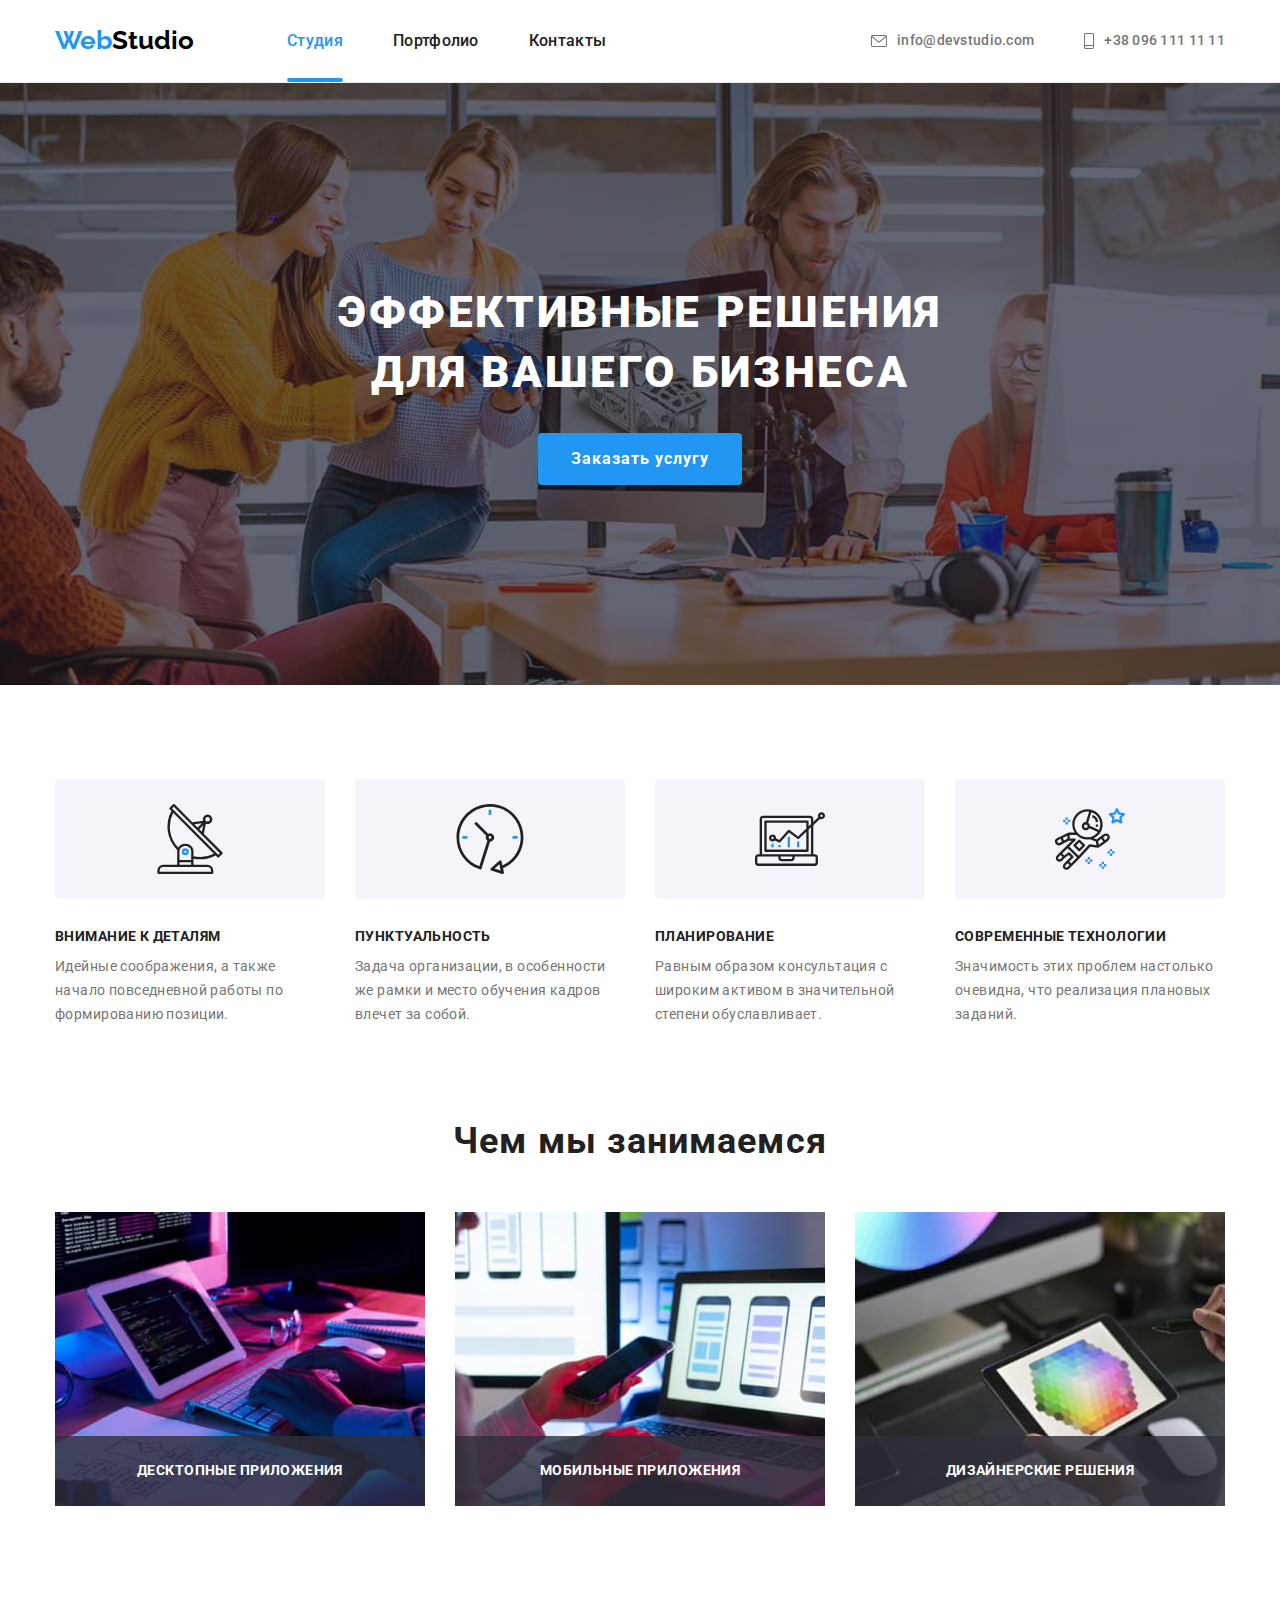
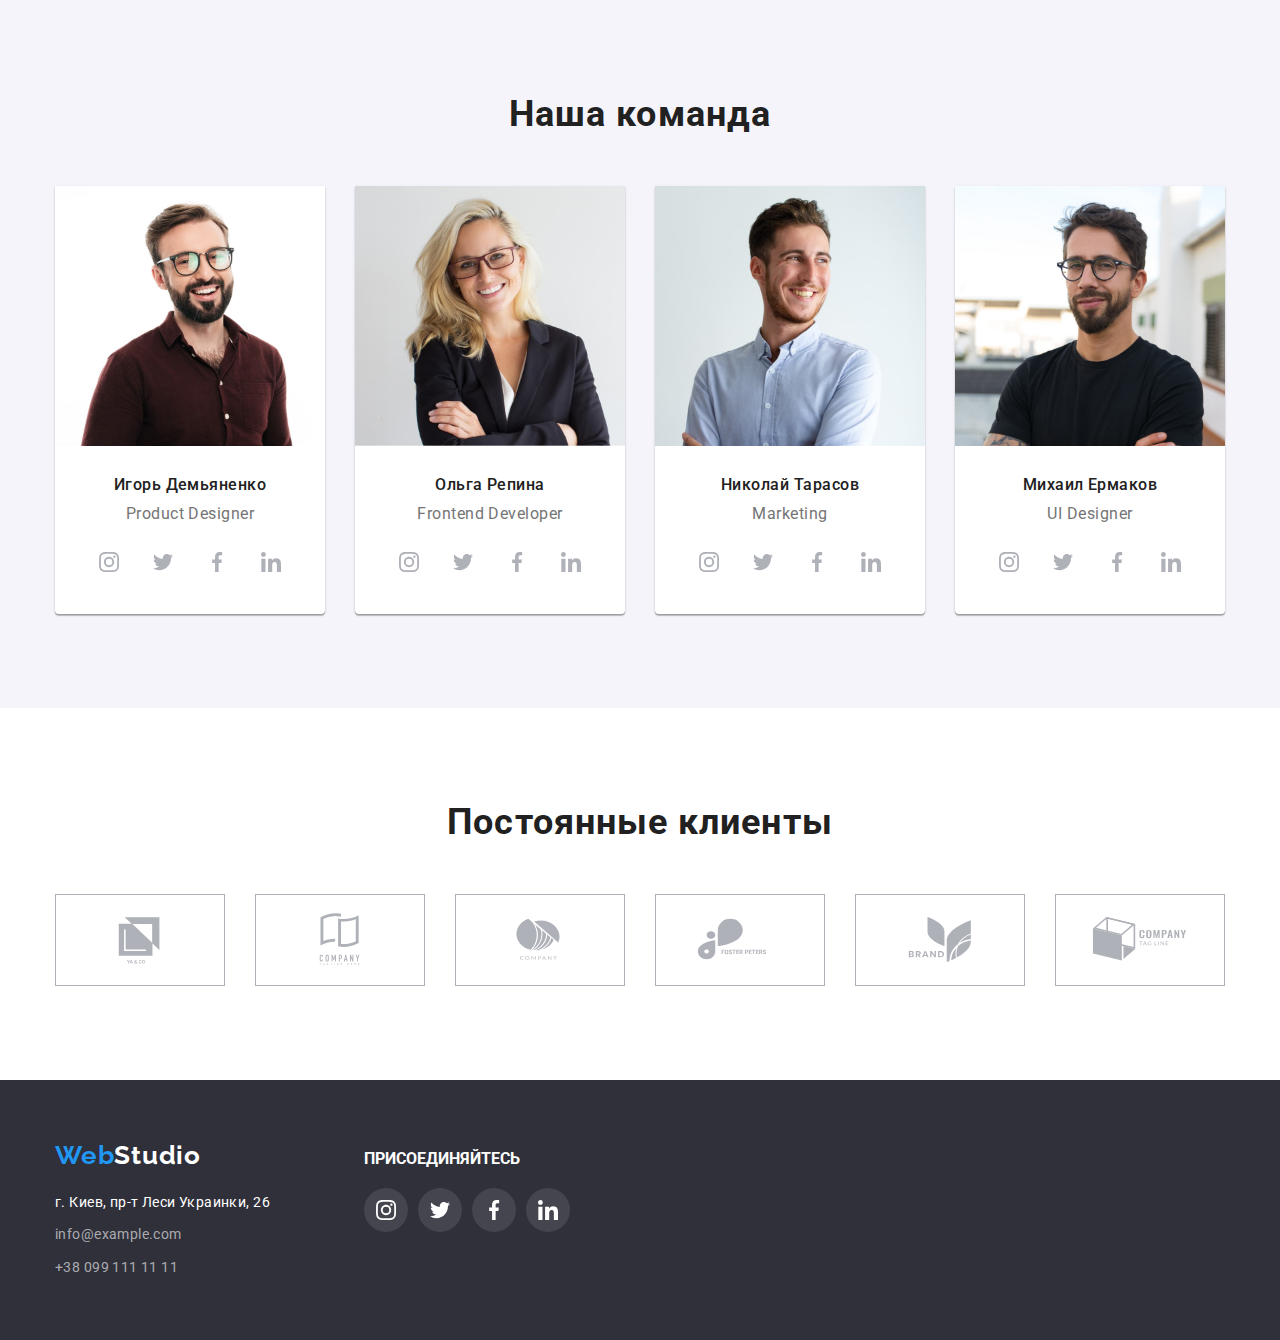
==== index.html @ a655dac7 "Initial commit" ====
<!DOCTYPE html>
<html lang="ru">

<head>
  <meta charset="UTF-8" />
  <title>Webstudio</title>
  <link rel="stylesheet" href="./css/styles.css" />
  <link href="https://fonts.googleapis.com/css2?family=Raleway:wght@700&family=Roboto:wght@400;500;700;900&display=swap"
    rel="stylesheet" />
  <link rel="stylesheet"
    href="https://cdnjs.cloudflare.com/ajax/libs/modern-normalize/1.1.0/modern-normalize.min.css" />
  <link rel="stylesheet" href="./css/styles.css" />
</head>

<body>
  <!--Шапка сайта-->

  <header class="header">
    <div class="container header-container">
      <a class="logo logo-name link" href="./index.html"><span class="logo-accent">Web</span>Studio</a>
      <!-- Navigation -->
      <nav class="navigation">
        <ul class="navigation list">
          <li>
            <a class="nav-link" href="./index.html"><span class="link-current">Студия</span></a>
          </li>

          <li><a class="nav-link" href="./portfolio.html">Портфолио</a></li>

          <li><a class="nav-link" href="">Контакты</a></li>
        </ul>
      </nav>
      <!-- Contacts -->
      <ul class="contacts list">
        <li class="contacts-item"><a class="contacts-link" href="mailto:info@devstudio.com"> <svg class="icon-contact" width="16" height="12">
              <use href="./images/icons.svg#envelope"></use>
            </svg> info@devstudio.com</a></li>
        <li class="contacts-item"><a class="contacts-link" href="tel:+380961111111"> <svg class="icon-contact" width="10" height="16">
              <use href="./images/icons.svg#smartphone"></use>
            </svg>+38 096 111 11 11</a></li>
      </ul>
    </div>
  </header>

  <main>
    <!-- Hero section start-->

    <section class="hero">
      <div class="container hero-container">
        <h1 class="hero-title">Эффективные решения для вашего бизнеса</h1>
        <button type="button" class="hero-button" data-modal-open>Заказать услугу</button>
      </div>
    </section>

    <!-- Hero section end -->

    <section class="speciality">
      <div class="container speciality-container">
        <h2 class="visually-hidden">Преимущества</h2>
        <ul class="spec-list">
          <li class="spec-item">
            <div class="spec-group"><svg class="spec-icon" width="70" height="70">
                <use href="./images/icons.svg#antenna"></use>
              </svg></div>
              <h3 class="item-title">Внимание к деталям</h3>
              <p class="item-text">
                Идейные соображения, а также начало повседневной работы по формированию позиции.
              </p>
            
          </li>

          <li class="spec-item">
            <div class="spec-group"><svg class="spec-icon" width="70" height="70">
                <use href="./images/icons.svg#clock"></use>
              </svg> </div>
              <h3 class="item-title">Пунктуальность</h3>
              <p class="item-text">
                Задача организации, в особенности же рамки и место обучения кадров влечет за собой.
              </p>
            
          </li>

          <li class="spec-item">
            <div class="spec-group">
              <svg class="spec-icon" width="70" height="70">
                <use href="./images/icons.svg#diagram"></use>
              </svg></div>
              <h3 class="item-title">Планирование</h3>
              <p class="item-text">
                Равным образом консультация с широким активом в значительной степени обуславливает.
              </p>
            
          </li>

          <li class="spec-item">
            <div class="spec-group">
              <svg class="spec-icon" width="70" height="70">
                <use href="./images/icons.svg#astronaut"></use>
              </svg></div>
              <h3 class="item-title">Современные технологии</h3>
              <p class="item-text">
                Значимость этих проблем настолько очевидна, что реализация плановых заданий.
              </p>
            
          </li>
        </ul>
      </div>
    </section>

    <section class="work">
      <div class="container work-container">
        <h2 class="work-title">Чем мы занимаемся</h2>
        <ul class="work-list">
          <li class="item-work">
            <img class="image-work" src="./images/img.jpg" alt="верстка" width="370" height="294" />
            <p class="work-text">Десктопные приложения</p>
          </li>

          <li class="item-work">
            <img class="image-work" src="./images/img-2.jpg" alt="дизайн" width="370" height="294" />
            <p class="work-text">Мобильные приложения</p>
          </li>

          <li class="item-work">
            <img class="image-work" src="./images/img-3.jpg" alt="внешнее оформление" width="370" height="294" />
            <p class="work-text">Дизайнерские решения</p>
          </li>
        </ul>
      </div>
    </section>

    <section class="team">
      <div class="container team-container">
        <h2 class="team-title">Наша команда</h2>
        <ul class="team-list list">
          <li class="team-card">
            <img class="card-image" src="./images/demyanenko.jpg" alt="Product Designer" width="270" height="260" />

            <div class="team-caption">
              <h3 class="card-title">Игорь Демьяненко</h3>
              <p class="card-text">Product Designer</p>
              
                <ul class="icon-list list">
                <li><a class="social-link link" href=""
                  target="_blank"
                  ref="noopener noreffener"
                  aria-label="instagram">
                  <svg class="card-icon" width="20" height="20"><use href="./images/icons.svg#instagram"></use> </svg></a></li>
                <li><a class="social-link link" href=""
                  target="_blank"
                  ref="noopener noreffener"
                  aria-label="twitter">
                  <svg class="card-icon" width="20" height="20"><use href="./images/icons.svg#twitter"></use> </svg></a></li>
                <li><a class="social-link link" href=""
                  target="_blank"
                  ref="noopener noreffener"
                  aria-label="facebook">
                  <svg class="card-icon" width="20" height="20"><use href="./images/icons.svg#facebook"></use> </svg></a></li>
                <li><a class="social-link link" href=""
                  target="_blank"
                  ref="noopener noreffener"
                  aria-label="linkedin">
                  <svg class="card-icon" width="20" height="20"><use href="./images/icons.svg#linkedin"></use> </svg></a></li>
              </ul>
            
            </div>
          </li>

          <li class="team-card">
            <img class="card-image" src="./images/repina.jpg" alt="Frontend Developer" width="270" height="260" />
            <div class="team-caption">
              <h3 class="card-title">Ольга Репина</h3>
              <p class="card-text">Frontend Developer</p>
              
                <ul class="icon-list list">
                <li><a class="social-link link" href=""
                  target="_blank"
                  ref="noopener noreffener">
                  <svg class="card-icon" width="20" height="20"><use href="./images/icons.svg#instagram"></use> </svg></a></li>
                <li><a class="social-link link" href=""
                  target="_blank"
                  ref="noopener noreffener">
                  <svg class="card-icon" width="20" height="20"><use href="./images/icons.svg#twitter"></use> </svg></a></li>
                <li><a class="social-link link" href=""
                  target="_blank"
                  ref="noopener noreffener">
                  <svg class="card-icon" width="20" height="20"><use href="./images/icons.svg#facebook"></use> </svg></a></li>
                <li><a class="social-link link" href=""
                  target="_blank"
                  ref="noopener noreffener">
                  <svg class="card-icon" width="20" height="20"><use href="./images/icons.svg#linkedin"></use> </svg></a></li>
              </ul>
            
            </div>
          </li>

          <li class="team-card">
            <img class="card-image" src="./images/tarasov.jpg" alt="Marketing" width="270" height="260" />
            <div class="team-caption">
              <h3 class="card-title">Николай Тарасов</h3>
              <p class="card-text">Marketing</p>
              
                <ul class="icon-list list">
                <li><a class="social-link link" href=""
                  target="_blank"
                  ref="noopener noreffener">
                  <svg class="card-icon" width="20" height="20"><use href="./images/icons.svg#instagram"></use> </svg></a></li>
                <li><a class="social-link link" href=""
                  target="_blank"
                  ref="noopener noreffener">
                  <svg class="card-icon" width="20" height="20"><use href="./images/icons.svg#twitter"></use> </svg></a></li>
                <li><a class="social-link link" href=""
                  target="_blank"
                  ref="noopener noreffener">
                  <svg class="card-icon" width="20" height="20"><use href="./images/icons.svg#facebook"></use> </svg></a></li>
                <li><a class="social-link link" href=""
                  target="_blank"
                  ref="noopener noreffener">
                  <svg class="card-icon" width="20" height="20"><use href="./images/icons.svg#linkedin"></use> </svg></a></li>
              </ul>
            
            </div>
          </li>
          <li class="team-card">
            <img class="card-image" src="./images/ermakov.jpg" alt="UI Designer" width="270" height="260" />
            <div class="team-caption">
              <h3 class="card-title">Михаил Ермаков</h3>
              <p class="card-text">UI Designer</p>
              
                <ul class="icon-list list">
                <li><a class="social-link link" href=""
                  target="_blank"
                  ref="noopener noreffener">
                  <svg class="card-icon" width="20" height="20"><use href="./images/icons.svg#instagram"></use> </svg></a></li>
                <li><a class="social-link link" href=""
                  target="_blank"
                  ref="noopener noreffener">
                  <svg class="card-icon" width="20" height="20"><use href="./images/icons.svg#twitter"></use> </svg></a></li>
                <li><a class="social-link link" href=""
                  target="_blank"
                  ref="noopener noreffener">
                  <svg class="card-icon" width="20" height="20"><use href="./images/icons.svg#facebook"></use> </svg></a></li>
                <li><a class="social-link link" href=""
                  target="_blank"
                  ref="noopener noreffener">
                  <svg class="card-icon" width="20" height="20"><use href="./images/icons.svg#linkedin"></use> </svg></a></li>
              </ul>
            
            </div>
          </li>
        </ul>

    </section>
    <section class="clients">
      <div class="container clients-container">
        <h2 class="clients-title">Постоянные клиенты</h2>
        <ul class="clients-list list">
          
          <li class="clients-item"><a class="clients-link link" href=""><svg class="clients-icon" width="106" height="60"> <use href="./images/icons.svg#logo"></use></svg></a> </li>
          <li class="clients-item"><a class="clients-link link" href=""><svg class="clients-icon" width="106" height="60"> <use href="./images/icons.svg#logo-1"></use></svg></a></li>
          <li class="clients-item"><a class="clients-link link" href=""><svg class="clients-icon" width="106" height="60"> <use href="./images/icons.svg#logo-2"></use></svg></a></li>
          <li class="clients-item"><a class="clients-link link" href=""><svg class="clients-icon" width="106" height="60"> <use href="./images/icons.svg#logo-3"></use></svg></a></li>
          <li class="clients-item"><a class="clients-link link" href=""><svg class="clients-icon" width="106" height="60"> <use href="./images/icons.svg#logo-4"></use></svg></a></li>
          <li class="clients-item"><a class="clients-link link" href=""><svg class="clients-icon" width="106" height="60"> <use href="./images/icons.svg#logo-5"></use></svg></a></li>
        </ul>
      </div>
    </section>
    </div>
  </main>

  <footer class="footer">
  
    <div class="container footer-container">
      <div class="footer-address-group">
      <a class="logo footer-logo link" href="./index.html"><span class="logo-accent">Web</span>Studio</a>
      <address class="footer-address">
        <ul class="footer-link">
          <li class="address-item">
            <a class="footer-contacts"
              href="https://www.google.com/maps/place/бул.+Леси+Украинки,+26,+Киев,+02000/@50.4265807,30.5361971,17z/data=!3m1!4b1!4m5!3m4!1s0x40d4cf0e033ecbe9:0x57a4dffefec77da0!8m2!3d50.4265807!4d30.5383858"
              rel="noreferrer noopener" target="_blank"><span class="footer-address-link">г. Киев, пр-т Леси Украинки, 26</span></a>
          </li>
          <li class="address-item">
            <a class="footer-contacts" href="mailto:info@devstudio.com">info@example.com</a>
          </li>
          <li class="address-item">
            <a class="footer-contacts" href="tel:+380961111111">+38 099 111 11 11</a>
          </li>
        </ul>
      </address>
    </div>
    <div class="join-group">
      <p class="join-txt">присоединяйтесь</p>
      <ul class="join-list list">
        <li><a class="join-link link" href=""
                  target="_blank"
                  ref="noopener noreffener">
                  <svg class="join-icon" width="20" height="20"><use href="./images/icons.svg#instagram"></use> </svg></a></li>
                <li><a class="join-link link" href=""
                  target="_blank"
                  ref="noopener noreffener">
                  <svg class="join-icon" width="20" height="20"><use href="./images/icons.svg#twitter"></use> </svg></a></li>
                <li><a class="join-link link" href=""
                  target="_blank"
                  ref="noopener noreffener">
                  <svg class="join-icon" width="20" height="20"><use href="./images/icons.svg#facebook"></use> </svg></a></li>
                <li><a class="join-link link" href=""
                  target="_blank"
                  ref="noopener noreffener">
                  <svg class="join-icon" width="20" height="20"><use href="./images/icons.svg#linkedin"></use> </svg></a></li>
      </ul>
    </div>
    </div>
  </footer>

  <!-- Modal window -->
  <div class="backdrop is-hidden" data-modal>
    <div class="modal">
      <button type="button" class="modal-btn" data-modal-close>
        <svg class="modal-btn-icon" width="18" height="18"><use href="./images/icons.svg#close"></use></svg>
      </button>
    </div>
  </div>
  <script src="./js/modal.js"></script>
</body>

</html>
---- css/styles.css ----
:root {
    --main-text-color: #757575;
    --main-bcg-color: #ffffff;
    --second-bcg-color: #f5f4fa;
    --nav-text-color: #000000;
    --accent-color: #2196F3;
    --btn-hover-color: #188CE8;
    --hero-bcg-color: #2F303A;
    --main-header-color: #ffffff;
    --second-header-color: #212121;
    --button-color-hover: #eeeeee;
    --footer-bcg-clr: #2f303a;
    --footer-contcs-clr: rgba(255, 255, 255, 0.6);
    --border-bottom-clr: #ECECEC;
    --border-clients-clr: #AFB1B8;




}

html {
    box-sizing: border-box;
}

*,
*::after,
*::before {
    box-sizing: inherit;
}

body {
    margin: 0;
    font-family: Roboto, sans-serif;
    color: var(--main-text-color);
    background-color: var(--main-bcg-color);

}

/* Reset Styles */

h1,
h2,
h3,
h4,
h5,
h6,
p,
ul {
    margin: 0;
}

.list {
    list-style: none;
    text-decoration: none;
    margin: 0;

}

.link {

    text-decoration: none;
    display: block;
    padding-left: 0;
    margin: 0;
}



/* Общий контейнер  */
.container {
    width: 1200px;
    margin-left: auto;
    margin-right: auto;
    padding-left: 15px;
    padding-right: 15px;
}

/* Header */

.header {
    border-bottom: 1px solid var(--border-bottom-clr);
}

.header-container {
    display: flex;
    align-items: center;

}

.logo {
    font-family: Raleway;
    font-weight: 700;
    font-size: 26px;
    display: block;
    margin-right: 93px;
}


.logo-name {
    color: var(--nav-text-color);
}

.link .logo-accent,
.footer-logo .logo-accent {
    color: var(--accent-color);
}


.navigation {
    text-decoration: none;
    list-style: none;
    display: flex;
    gap: 50px;
    position: relative;
}

.navigation .list {
    padding-left: 0;
}

.navigation .nav-link {
    display: block;
    padding-left: 0;
    padding-top: 32px;
    padding-bottom: 32px;
    font-family: 'Roboto';
    font-weight: 500;
    line-height: 1.14;
    letter-spacing: 0.02em;
    cursor: pointer;
    list-style: none;
    text-decoration: none;
    color: var(--second-header-color);

    transition: color 250ms cubic-bezier(0.4, 0, 0.2, 1);

    position: relative;
}

.navigation .nav-link:hover,
.navigation .nav-link:focus,
.navigation .nav-link:active {
    color: var(--accent-color);
}

.link-current {
    color: var(--accent-color);
}

.link-current::after {
    content: '';
    display: block;
    width: 100%;
    height: 4px;
    border-radius: 2px;
    background-color: var(--accent-color);
    position: absolute;
    left: 0;
    bottom: 0;

}

/* Contacts */


.contacts {
    display: flex;
    gap: 50px;
    margin-left: auto;
    align-items: center;
    padding-left: 0;
}


.contacts-link {
    font-weight: 500;
    font-size: 14px;
    line-height: 1.14;
    letter-spacing: 0.02em;
    color: var(--main-text-color);
    list-style: none;
    text-decoration: none;
    display: flex;
    align-items: center;

    transition: color 250ms cubic-bezier(0.4, 0, 0.2, 1);
}

.contacts-item {
    align-items: baseline;
}

.contacts .contacts-link:hover,
.contacts .contacts-link:active {
    color: var(--accent-color);
    cursor: pointer;

}

.icon-contact {
    margin-right: 10px;
    fill: currentColor;
}


/* Hero section */

.hero-container {
    margin-left: auto;
    margin-right: auto;


}

.hero {
    background-color: var(--hero-bcg-color);
    background-image: linear-gradient(rgba(47, 48, 58, 0.4), rgba(47, 48, 58, 0.4)), url(../images/background.jpg);
    text-align: center;
    padding-top: 200px;
    padding-bottom: 200px;
    margin-left: auto;
    margin-right: auto;
    max-width: 1600px;
    background-position: center;
    background-repeat: no-repeat;
    background-size: cover;


}

.hero .hero-title {
    max-width: 696px;
    font-weight: 900;
    font-size: 44px;
    line-height: 1.36;
    text-align: center;
    letter-spacing: 0.06em;
    text-transform: uppercase;
    color: var(--main-header-color);
    margin-left: auto;
    margin-right: auto;
    margin-bottom: 30px;
}

.hero .hero-button {
    border: 1px solid transparent;
    border-radius: 4px;
    display: inline-block;
    min-width: 200px;
    min-height: 50px;
    border-radius: 4px;
    padding: 10px 32px;


    background-color: var(--accent-color);
    color: var(--main-header-color);

    font-weight: 700;
    font-size: 16px;
    line-height: 1.87;
    align-items: center;
    text-align: center;
    letter-spacing: 0.06em;

    transition: background-color 250ms cubic-bezier(0.4, 0, 0.2, 1);
}

.hero .hero-button:hover,
.hero .hero-button:focus {
    background-color: var(--btn-hover-color);
    cursor: pointer;
}

.backdrop {
    position: fixed;
    top: 0;
    left: 0;
    z-index: 1000;
    width: 100%;
    height: 100%;
    opacity: 1;
    visibility: visible;
    transition: opacity 250ms cubic-bezier(0.4, 0, 0.2, 1),
        visibility 250ms cubic-bezier(0.4, 0, 0.2, 1);
    background-color: rgba(0, 0, 0, 0.1);
}

.backdrop.is-hidden {
    opacity: 0;
    visibility: hidden;
    pointer-events: none;
}

.modal {
    position: absolute;
    top: 50%;
    left: 50%;
    transform: translate(-50%, -50%);
    min-width: 528px;
    min-height: 581px;
    background-color: #ffffff;
}

.modal-btn {
    position: absolute;
    top: 8px;
    right: 8px;

    display: flex;
    align-items: center;
    justify-content: center;

    width: 30px;
    height: 30px;
    background-color: inherit;
    padding: 6px;
    border-radius: 50%;
    border: 1px solid rgba(0, 0, 0, 0.1);

    cursor: pointer;
}

.modal-btn-icon {
    fill: #000000;
}


/* Особенности */
.speciality {
    padding-top: 94px;
    padding-bottom: 94px;
}

.visually-hidden {
    position: absolute;
    width: 1px;
    height: 1px;
    margin: -1px;
    border: 0;
    padding: 0;

    white-space: nowrap;
    clip-path: inset(100%);
    clip: rect(0 0 0 0);
    overflow: hidden;
}

.spec-list {
    text-decoration: none;
    list-style: none;
    display: flex;
    padding-left: 0px;
}

.spec-list .spec-item {
    margin-left: 30px;
    min-width: 270px;

}

.spec-item:first-child {
    margin-left: 0;
}

.spec-group {
    width: 270px;
    height: 120px;
    display: flex;
    align-items: center;
    background: var(--second-bcg-color);
    justify-content: center;
    border-radius: 4px;
    margin-bottom: 30px;
}

.speciality .item-title {
    margin-bottom: 10px;
    font-weight: 700;
    font-size: 14px;
    line-height: 1.14;
    letter-spacing: 0.03em;
    text-transform: uppercase;
    color: var(--second-header-color);
}

.speciality .item-text {
    font-weight: 400;
    font-size: 14px;
    line-height: 1.71;
    letter-spacing: 0.03em;
    color: var(--main-text-color);
}

/* Чем мы занимаемся */
.work {
    padding-bottom: 94px;
}

.work-title {
    margin-bottom: 50px;
}

.work-title,
.team-title {
    font-weight: 700;
    font-size: 36px;
    line-height: 1.16;
    text-align: center;
    letter-spacing: 0.03em;
    color: var(--second-header-color);
}

.work-list {
    text-decoration: none;
    list-style: none;
    display: flex;
    padding: 0;
}

.item-work {
    margin-right: 30px;
    padding: 0;
    flex-basis: calc(100% - 60px)/3;
}

.work-list .item-work {
    width: 370px;
    height: 294px;
    position: relative;
}

.image-work {
    display: block;
    padding: 0;
}

.work-text {
    position: absolute;
    bottom: 0;

    width: 100%;
    height: 70px;
    font-family: Roboto;
    font-weight: 700;
    font-size: 14px;
    line-height: 1.14;
    text-align: center;
    letter-spacing: 0.03em;
    display: flex;
    align-items: center;
    justify-content: center;
    text-transform: uppercase;

    color: var(--main-bcg-color);
    background-color: rgba(47, 48, 58, 0.8);

}

.item-work:last-child {
    margin-right: 0;
}

/*  Kоманда  */
.team {
    background-color: var(--second-bcg-color);
    padding-top: 94px;
    padding-bottom: 94px;
    padding-left: 0;
}

.team-list {
    display: flex;
    align-items: center;
    margin-left: auto;
    margin-right: auto;
    padding-left: 0;

}

.team-title {
    margin-bottom: 50px;
}


.team-card {
    margin-right: 30px;
    width: 270px;
    background-color: var(--main-bcg-color);
    box-shadow: 0px 1px 3px rgba(0, 0, 0, 0.12), 0px 1px 1px rgba(0, 0, 0, 0.14), 0px 2px 1px rgba(0, 0, 0, 0.2);
    border-radius: 0px 0px 4px 4px;
}

.team-card:last-child {
    margin-right: 0;
}

.team-caption {
    padding-top: 30px;
    padding-bottom: 30px;
}

.card-image {
    display: block;
    width: 270px;
}

.card-title {
    font-weight: 500;
    font-size: 16px;
    line-height: 1.18;
    text-align: center;
    letter-spacing: 0.03em;
    color: var(--second-header-color);
    margin-bottom: 10px;
}

.card-text {
    font-weight: 400;
    font-size: 16px;
    line-height: 1.18;
    text-align: center;
    letter-spacing: 0.03em;
    color: var(--main-text-color);
}

.icon-list {
    display: flex;
    align-items: center;
    justify-content: center;
    gap: 10px;
    margin-top: 16px;
    padding: 0;
}

.social-link {
    display: flex;
    width: 44px;
    height: 44px;
    align-items: center;
    justify-content: center;
    border-radius: 50%;
    color: var(--border-clients-clr);

    transition: background-color 250ms cubic-bezier(0.4, 0, 0.2, 1);
}

.social-link:hover,
.social-link:focus {
    background-color: var(--accent-color);

}

.card-icon {
    fill: #AFB1B8;
    transition: fill 250ms cubic-bezier(0.4, 0, 0.2, 1);
}

.social-link:hover .card-icon,
.social-link:focus .card-icon {
    fill: #FFFFFF;
}

.clients {
    padding-top: 94px;
    padding-bottom: 94px;
}

.clients-title {
    font-weight: 700;
    font-size: 36px;
    line-height: 1.16;
    text-align: center;
    letter-spacing: 0.03em;
    color: var(--second-header-color);
    margin-bottom: 50px;
}

.clients-list {
    display: flex;
    align-items: center;
    margin-left: auto;
    margin-right: auto;
    gap: 30px;
    padding: 0;
}

.clients-link {
    width: 170px;
    height: 92px;
    display: flex;
    align-items: center;
    justify-content: center;
    border: 1px solid var(--border-clients-clr);
    color: var(--border-clients-clr);

    transition: color 250ms cubic-bezier(0.4, 0, 0.2, 1), border-color 250ms cubic-bezier(0.4, 0, 0.2, 1);
}

.clients-icon {
    fill: currentColor;
}

/* .clients-icon {
    fill: #AFB1B8;
} */

.clients-link:hover,
.clients-link:focus {
    color: var(--accent-color);
    border-color: #2196F3;
}



/* Footer */

.footer {
    background-color: var(--footer-bcg-clr);
    padding-top: 60px;
    padding-bottom: 60px;
}

.footer-container {
    display: flex;
    align-items: baseline;
}

.footer-link {
    list-style: none;
    text-decoration: none;
    padding-left: 0;
}

.footer-logo {
    display: inline-block;
    margin-bottom: 20px;
    font-family: Raleway;
    font-style: normal;
    font-weight: 700;
    font-size: 26px;
    line-height: 1.19;
    letter-spacing: 0.03em;
    color: var(--main-header-color);
}

.footer-address {
    display: block;
}

.footer-link .footer-contacts {
    font-weight: 400;
    font-style: normal;
    font-size: 14px;
    line-height: 1.71;
    letter-spacing: 0.03em;
    color: var(--footer-contcs-clr);
    list-style: none;
    text-decoration: none;

    transition: color 250ms cubic-bezier(0.4, 0, 0.2, 1);
}

.footer-address-link {
    color: var(--main-bcg-color);
}

.address-item {
    margin-bottom: 9px;
}

.address-item:last-child {
    margin-bottom: 0;
}

.footer-link .footer-contacts:hover,
.footer-link .footer-contacts:focus {
    color: var(--main-header-color);
    cursor: pointer;
}


.join-group {
    margin-left: 70px;


}

.join-txt {
    font-family: "Roboto";
    font-style: normal;
    font-weight: 700;
    line-height: 1.14;
    text-transform: uppercase;
    text-align: left;

    color: var(--main-bcg-color);
    display: block;
    margin-bottom: 20px;

}

.join-list {
    display: flex;
    gap: 10px;
    padding: 0;
}

.join-link {
    display: flex;
    justify-content: center;
    align-items: center;

    background-color: rgba(255, 255, 255, 0.1);
    width: 44px;
    height: 44px;
    border-radius: 50%;

    transition: background-color 250ms cubic-bezier(0.4, 0, 0.2, 1);
}

.join-link:hover,
.join-link:focus {
    background-color: var(--accent-color);
}

.join-icon {
    fill: var(--main-bcg-color);
}



/* Portfolio page 2 */


/* Filters Portfolio */

.section {
    padding-top: 94px;
    padding-bottom: 94px;
}

.filters-list {
    list-style-type: none;
    display: flex;
    justify-content: center;
    margin-bottom: 50px;
    padding: 0;
}

.filters-btn {
    margin-right: 8px;
}

.filters-btn:last-child {
    margin-right: 0;
}

.btn {
    font-weight: 500;
    font-size: 16px;
    line-height: 1.62;
    text-align: center;
    letter-spacing: 0.03em;
    color: var(--second-header-color);
    background-color: var(--second-bcg-color);
    border-radius: 4px;
    border: 1px solid transparent;
    padding: 6px 22px;

    transition: color 250ms cubic-bezier(0.4, 0, 0.2, 1), background-color 250ms cubic-bezier(0.4, 0, 0.2, 1), box-shadow 250ms cubic-bezier(0.4, 0, 0.2, 1);
}

.filters-list .btn:hover,
.filters-list .btn:active {
    color: var(--main-header-color);
    background-color: var(--accent-color);
    cursor: pointer;
    box-shadow: 0px 3px 1px rgba(0, 0, 0, 0.1), 0px 1px 2px rgba(0, 0, 0, 0.08), 0px 2px 2px rgba(0, 0, 0, 0.12);
}

/* Projects Portfolio */
.projects {
    list-style: none;
    text-decoration: none;
    display: flex;
    flex-wrap: wrap;
    gap: 30px;
    padding: 0;
}

.projects-link:hover,
.projects-link:focus {
    box-shadow: 0px 1px 1px rgba(0, 0, 0, 0.12), 0px 4px 4px rgba(0, 0, 0, 0.06), 1px 4px 6px rgba(0, 0, 0, 0.16);
}

.projects-item {
    flex-basis: ((100% - 60px) / 3);
}

.projects-item .link {
    display: block;
    transition: box-shadow 250ms cubic-bezier(0.4, 0, 0.2, 1);
}

.projects-item .link:hover .projects-thumb::before,
.projects-item .link:focus .projects-thumb::before {
    opacity: 1;
}

.projects-thumb {
    position: relative;
    overflow: hidden;
}

.projects-item .projects-image {
    width: 370px;
    height: 294px;
    display: block;
}

.projects-item .link:hover .overlay,
.projects-item .link:focus .overlay {
    transform: translateY(-100%);
}

.overlay-thumb-text {
    position: absolute;
    top: 50%;
    left: 50%;

    transform: translate(-50%, -50%);

}

.overlay-text {
    font-weight: 400;
    font-size: 18px;
    line-height: 1.55;
    letter-spacing: 0.03em;
    color: var(--main-bcg-color);
    user-select: none;

    width: 322px;
    height: 168px;

}

.project-caption {
    padding: 20px 24px;
    border-left: 1px solid var(--button-color-hover);
    border-right: 1px solid var(--button-color-hover);
    border-bottom: 1px solid var(--button-color-hover);
}

.projects-title {
    font-weight: 700;
    font-size: 18px;
    line-height: 2;
    letter-spacing: 0.06em;
    color: var(--second-header-color);
    margin-bottom: 4px;
}

.projects-text {
    font-weight: 400;
    font-size: 16px;
    line-height: 1.87;
    letter-spacing: 0.03em;
    color: var(--main-text-color);
}

.overlay {
    /* position: absolute;
    top: 0;
    left: 0%;
    transform: translateY(100%);

    display: flex;
    align-items: center;
    justify-content: center;
    width: 100%;
    height: 100%;
    padding: 63px 24px;

    background-color: rgba(33, 150, 243, 0.9);
    transition: transform 250ms cubic-bezier(0.4, 0, 0.2, 1); */

    position: absolute;

    width: 100%;
    height: 100%;
    background-color: rgba(33, 150, 243, 0.9);

    opacity: 1;

    transform: translateY(0);
    transition: transform 250ms cubic-bezier(0.4, 0, 0.2, 1);
}
---- css/styles.css ----
:root {
    --main-text-color: #757575;
    --main-bcg-color: #ffffff;
    --second-bcg-color: #f5f4fa;
    --nav-text-color: #000000;
    --accent-color: #2196F3;
    --btn-hover-color: #188CE8;
    --hero-bcg-color: #2F303A;
    --main-header-color: #ffffff;
    --second-header-color: #212121;
    --button-color-hover: #eeeeee;
    --footer-bcg-clr: #2f303a;
    --footer-contcs-clr: rgba(255, 255, 255, 0.6);
    --border-bottom-clr: #ECECEC;
    --border-clients-clr: #AFB1B8;




}

html {
    box-sizing: border-box;
}

*,
*::after,
*::before {
    box-sizing: inherit;
}

body {
    margin: 0;
    font-family: Roboto, sans-serif;
    color: var(--main-text-color);
    background-color: var(--main-bcg-color);

}

/* Reset Styles */

h1,
h2,
h3,
h4,
h5,
h6,
p,
ul {
    margin: 0;
}

.list {
    list-style: none;
    text-decoration: none;
    margin: 0;

}

.link {

    text-decoration: none;
    display: block;
    padding-left: 0;
    margin: 0;
}



/* Общий контейнер  */
.container {
    width: 1200px;
    margin-left: auto;
    margin-right: auto;
    padding-left: 15px;
    padding-right: 15px;
}

/* Header */

.header {
    border-bottom: 1px solid var(--border-bottom-clr);
}

.header-container {
    display: flex;
    align-items: center;

}

.logo {
    font-family: Raleway;
    font-weight: 700;
    font-size: 26px;
    display: block;
    margin-right: 93px;
}


.logo-name {
    color: var(--nav-text-color);
}

.link .logo-accent,
.footer-logo .logo-accent {
    color: var(--accent-color);
}


.navigation {
    text-decoration: none;
    list-style: none;
    display: flex;
    gap: 50px;
    position: relative;
}

.navigation .list {
    padding-left: 0;
}

.navigation .nav-link {
    display: block;
    padding-left: 0;
    padding-top: 32px;
    padding-bottom: 32px;
    font-family: 'Roboto';
    font-weight: 500;
    line-height: 1.14;
    letter-spacing: 0.02em;
    cursor: pointer;
    list-style: none;
    text-decoration: none;
    color: var(--second-header-color);

    transition: color 250ms cubic-bezier(0.4, 0, 0.2, 1);

    position: relative;
}

.navigation .nav-link:hover,
.navigation .nav-link:focus,
.navigation .nav-link:active {
    color: var(--accent-color);
}

.link-current {
    color: var(--accent-color);
}

.link-current::after {
    content: '';
    display: block;
    width: 100%;
    height: 4px;
    border-radius: 2px;
    background-color: var(--accent-color);
    position: absolute;
    left: 0;
    bottom: 0;

}

/* Contacts */


.contacts {
    display: flex;
    gap: 50px;
    margin-left: auto;
    align-items: center;
    padding-left: 0;
}


.contacts-link {
    font-weight: 500;
    font-size: 14px;
    line-height: 1.14;
    letter-spacing: 0.02em;
    color: var(--main-text-color);
    list-style: none;
    text-decoration: none;
    display: flex;
    align-items: center;

    transition: color 250ms cubic-bezier(0.4, 0, 0.2, 1);
}

.contacts-item {
    align-items: baseline;
}

.contacts .contacts-link:hover,
.contacts .contacts-link:active {
    color: var(--accent-color);
    cursor: pointer;

}

.icon-contact {
    margin-right: 10px;
    fill: currentColor;
}


/* Hero section */

.hero-container {
    margin-left: auto;
    margin-right: auto;


}

.hero {
    background-color: var(--hero-bcg-color);
    background-image: linear-gradient(rgba(47, 48, 58, 0.4), rgba(47, 48, 58, 0.4)), url(../images/background.jpg);
    text-align: center;
    padding-top: 200px;
    padding-bottom: 200px;
    margin-left: auto;
    margin-right: auto;
    max-width: 1600px;
    background-position: center;
    background-repeat: no-repeat;
    background-size: cover;


}

.hero .hero-title {
    max-width: 696px;
    font-weight: 900;
    font-size: 44px;
    line-height: 1.36;
    text-align: center;
    letter-spacing: 0.06em;
    text-transform: uppercase;
    color: var(--main-header-color);
    margin-left: auto;
    margin-right: auto;
    margin-bottom: 30px;
}

.hero .hero-button {
    border: 1px solid transparent;
    border-radius: 4px;
    display: inline-block;
    min-width: 200px;
    min-height: 50px;
    border-radius: 4px;
    padding: 10px 32px;


    background-color: var(--accent-color);
    color: var(--main-header-color);

    font-weight: 700;
    font-size: 16px;
    line-height: 1.87;
    align-items: center;
    text-align: center;
    letter-spacing: 0.06em;

    transition: background-color 250ms cubic-bezier(0.4, 0, 0.2, 1);
}

.hero .hero-button:hover,
.hero .hero-button:focus {
    background-color: var(--btn-hover-color);
    cursor: pointer;
}

.backdrop {
    position: fixed;
    top: 0;
    left: 0;
    z-index: 1000;
    width: 100%;
    height: 100%;
    opacity: 1;
    visibility: visible;
    transition: opacity 250ms cubic-bezier(0.4, 0, 0.2, 1),
        visibility 250ms cubic-bezier(0.4, 0, 0.2, 1);
    background-color: rgba(0, 0, 0, 0.1);
}

.backdrop.is-hidden {
    opacity: 0;
    visibility: hidden;
    pointer-events: none;
}

.modal {
    position: absolute;
    top: 50%;
    left: 50%;
    transform: translate(-50%, -50%);
    min-width: 528px;
    min-height: 581px;
    background-color: #ffffff;
}

.modal-btn {
    position: absolute;
    top: 8px;
    right: 8px;

    display: flex;
    align-items: center;
    justify-content: center;

    width: 30px;
    height: 30px;
    background-color: inherit;
    padding: 6px;
    border-radius: 50%;
    border: 1px solid rgba(0, 0, 0, 0.1);

    cursor: pointer;
}

.modal-btn-icon {
    fill: #000000;
}


/* Особенности */
.speciality {
    padding-top: 94px;
    padding-bottom: 94px;
}

.visually-hidden {
    position: absolute;
    width: 1px;
    height: 1px;
    margin: -1px;
    border: 0;
    padding: 0;

    white-space: nowrap;
    clip-path: inset(100%);
    clip: rect(0 0 0 0);
    overflow: hidden;
}

.spec-list {
    text-decoration: none;
    list-style: none;
    display: flex;
    padding-left: 0px;
}

.spec-list .spec-item {
    margin-left: 30px;
    min-width: 270px;

}

.spec-item:first-child {
    margin-left: 0;
}

.spec-group {
    width: 270px;
    height: 120px;
    display: flex;
    align-items: center;
    background: var(--second-bcg-color);
    justify-content: center;
    border-radius: 4px;
    margin-bottom: 30px;
}

.speciality .item-title {
    margin-bottom: 10px;
    font-weight: 700;
    font-size: 14px;
    line-height: 1.14;
    letter-spacing: 0.03em;
    text-transform: uppercase;
    color: var(--second-header-color);
}

.speciality .item-text {
    font-weight: 400;
    font-size: 14px;
    line-height: 1.71;
    letter-spacing: 0.03em;
    color: var(--main-text-color);
}

/* Чем мы занимаемся */
.work {
    padding-bottom: 94px;
}

.work-title {
    margin-bottom: 50px;
}

.work-title,
.team-title {
    font-weight: 700;
    font-size: 36px;
    line-height: 1.16;
    text-align: center;
    letter-spacing: 0.03em;
    color: var(--second-header-color);
}

.work-list {
    text-decoration: none;
    list-style: none;
    display: flex;
    padding: 0;
}

.item-work {
    margin-right: 30px;
    padding: 0;
    flex-basis: calc(100% - 60px)/3;
}

.work-list .item-work {
    width: 370px;
    height: 294px;
    position: relative;
}

.image-work {
    display: block;
    padding: 0;
}

.work-text {
    position: absolute;
    bottom: 0;

    width: 100%;
    height: 70px;
    font-family: Roboto;
    font-weight: 700;
    font-size: 14px;
    line-height: 1.14;
    text-align: center;
    letter-spacing: 0.03em;
    display: flex;
    align-items: center;
    justify-content: center;
    text-transform: uppercase;

    color: var(--main-bcg-color);
    background-color: rgba(47, 48, 58, 0.8);

}

.item-work:last-child {
    margin-right: 0;
}

/*  Kоманда  */
.team {
    background-color: var(--second-bcg-color);
    padding-top: 94px;
    padding-bottom: 94px;
    padding-left: 0;
}

.team-list {
    display: flex;
    align-items: center;
    margin-left: auto;
    margin-right: auto;
    padding-left: 0;

}

.team-title {
    margin-bottom: 50px;
}


.team-card {
    margin-right: 30px;
    width: 270px;
    background-color: var(--main-bcg-color);
    box-shadow: 0px 1px 3px rgba(0, 0, 0, 0.12), 0px 1px 1px rgba(0, 0, 0, 0.14), 0px 2px 1px rgba(0, 0, 0, 0.2);
    border-radius: 0px 0px 4px 4px;
}

.team-card:last-child {
    margin-right: 0;
}

.team-caption {
    padding-top: 30px;
    padding-bottom: 30px;
}

.card-image {
    display: block;
    width: 270px;
}

.card-title {
    font-weight: 500;
    font-size: 16px;
    line-height: 1.18;
    text-align: center;
    letter-spacing: 0.03em;
    color: var(--second-header-color);
    margin-bottom: 10px;
}

.card-text {
    font-weight: 400;
    font-size: 16px;
    line-height: 1.18;
    text-align: center;
    letter-spacing: 0.03em;
    color: var(--main-text-color);
}

.icon-list {
    display: flex;
    align-items: center;
    justify-content: center;
    gap: 10px;
    margin-top: 16px;
    padding: 0;
}

.social-link {
    display: flex;
    width: 44px;
    height: 44px;
    align-items: center;
    justify-content: center;
    border-radius: 50%;
    color: var(--border-clients-clr);

    transition: background-color 250ms cubic-bezier(0.4, 0, 0.2, 1);
}

.social-link:hover,
.social-link:focus {
    background-color: var(--accent-color);

}

.card-icon {
    fill: #AFB1B8;
    transition: fill 250ms cubic-bezier(0.4, 0, 0.2, 1);
}

.social-link:hover .card-icon,
.social-link:focus .card-icon {
    fill: #FFFFFF;
}

.clients {
    padding-top: 94px;
    padding-bottom: 94px;
}

.clients-title {
    font-weight: 700;
    font-size: 36px;
    line-height: 1.16;
    text-align: center;
    letter-spacing: 0.03em;
    color: var(--second-header-color);
    margin-bottom: 50px;
}

.clients-list {
    display: flex;
    align-items: center;
    margin-left: auto;
    margin-right: auto;
    gap: 30px;
    padding: 0;
}

.clients-link {
    width: 170px;
    height: 92px;
    display: flex;
    align-items: center;
    justify-content: center;
    border: 1px solid var(--border-clients-clr);
    color: var(--border-clients-clr);

    transition: color 250ms cubic-bezier(0.4, 0, 0.2, 1), border-color 250ms cubic-bezier(0.4, 0, 0.2, 1);
}

.clients-icon {
    fill: currentColor;
}

/* .clients-icon {
    fill: #AFB1B8;
} */

.clients-link:hover,
.clients-link:focus {
    color: var(--accent-color);
    border-color: #2196F3;
}



/* Footer */

.footer {
    background-color: var(--footer-bcg-clr);
    padding-top: 60px;
    padding-bottom: 60px;
}

.footer-container {
    display: flex;
    align-items: baseline;
}

.footer-link {
    list-style: none;
    text-decoration: none;
    padding-left: 0;
}

.footer-logo {
    display: inline-block;
    margin-bottom: 20px;
    font-family: Raleway;
    font-style: normal;
    font-weight: 700;
    font-size: 26px;
    line-height: 1.19;
    letter-spacing: 0.03em;
    color: var(--main-header-color);
}

.footer-address {
    display: block;
}

.footer-link .footer-contacts {
    font-weight: 400;
    font-style: normal;
    font-size: 14px;
    line-height: 1.71;
    letter-spacing: 0.03em;
    color: var(--footer-contcs-clr);
    list-style: none;
    text-decoration: none;

    transition: color 250ms cubic-bezier(0.4, 0, 0.2, 1);
}

.footer-address-link {
    color: var(--main-bcg-color);
}

.address-item {
    margin-bottom: 9px;
}

.address-item:last-child {
    margin-bottom: 0;
}

.footer-link .footer-contacts:hover,
.footer-link .footer-contacts:focus {
    color: var(--main-header-color);
    cursor: pointer;
}


.join-group {
    margin-left: 70px;


}

.join-txt {
    font-family: "Roboto";
    font-style: normal;
    font-weight: 700;
    line-height: 1.14;
    text-transform: uppercase;
    text-align: left;

    color: var(--main-bcg-color);
    display: block;
    margin-bottom: 20px;

}

.join-list {
    display: flex;
    gap: 10px;
    padding: 0;
}

.join-link {
    display: flex;
    justify-content: center;
    align-items: center;

    background-color: rgba(255, 255, 255, 0.1);
    width: 44px;
    height: 44px;
    border-radius: 50%;

    transition: background-color 250ms cubic-bezier(0.4, 0, 0.2, 1);
}

.join-link:hover,
.join-link:focus {
    background-color: var(--accent-color);
}

.join-icon {
    fill: var(--main-bcg-color);
}



/* Portfolio page 2 */


/* Filters Portfolio */

.section {
    padding-top: 94px;
    padding-bottom: 94px;
}

.filters-list {
    list-style-type: none;
    display: flex;
    justify-content: center;
    margin-bottom: 50px;
    padding: 0;
}

.filters-btn {
    margin-right: 8px;
}

.filters-btn:last-child {
    margin-right: 0;
}

.btn {
    font-weight: 500;
    font-size: 16px;
    line-height: 1.62;
    text-align: center;
    letter-spacing: 0.03em;
    color: var(--second-header-color);
    background-color: var(--second-bcg-color);
    border-radius: 4px;
    border: 1px solid transparent;
    padding: 6px 22px;

    transition: color 250ms cubic-bezier(0.4, 0, 0.2, 1), background-color 250ms cubic-bezier(0.4, 0, 0.2, 1), box-shadow 250ms cubic-bezier(0.4, 0, 0.2, 1);
}

.filters-list .btn:hover,
.filters-list .btn:active {
    color: var(--main-header-color);
    background-color: var(--accent-color);
    cursor: pointer;
    box-shadow: 0px 3px 1px rgba(0, 0, 0, 0.1), 0px 1px 2px rgba(0, 0, 0, 0.08), 0px 2px 2px rgba(0, 0, 0, 0.12);
}

/* Projects Portfolio */
.projects {
    list-style: none;
    text-decoration: none;
    display: flex;
    flex-wrap: wrap;
    gap: 30px;
    padding: 0;
}

.projects-link:hover,
.projects-link:focus {
    box-shadow: 0px 1px 1px rgba(0, 0, 0, 0.12), 0px 4px 4px rgba(0, 0, 0, 0.06), 1px 4px 6px rgba(0, 0, 0, 0.16);
}

.projects-item {
    flex-basis: ((100% - 60px) / 3);
}

.projects-item .link {
    display: block;
    transition: box-shadow 250ms cubic-bezier(0.4, 0, 0.2, 1);
}

.projects-item .link:hover .projects-thumb::before,
.projects-item .link:focus .projects-thumb::before {
    opacity: 1;
}

.projects-thumb {
    position: relative;
    overflow: hidden;
}

.projects-item .projects-image {
    width: 370px;
    height: 294px;
    display: block;
}

.projects-item .link:hover .overlay,
.projects-item .link:focus .overlay {
    transform: translateY(-100%);
}

.overlay-thumb-text {
    position: absolute;
    top: 50%;
    left: 50%;

    transform: translate(-50%, -50%);

}

.overlay-text {
    font-weight: 400;
    font-size: 18px;
    line-height: 1.55;
    letter-spacing: 0.03em;
    color: var(--main-bcg-color);
    user-select: none;

    width: 322px;
    height: 168px;

}

.project-caption {
    padding: 20px 24px;
    border-left: 1px solid var(--button-color-hover);
    border-right: 1px solid var(--button-color-hover);
    border-bottom: 1px solid var(--button-color-hover);
}

.projects-title {
    font-weight: 700;
    font-size: 18px;
    line-height: 2;
    letter-spacing: 0.06em;
    color: var(--second-header-color);
    margin-bottom: 4px;
}

.projects-text {
    font-weight: 400;
    font-size: 16px;
    line-height: 1.87;
    letter-spacing: 0.03em;
    color: var(--main-text-color);
}

.overlay {
    /* position: absolute;
    top: 0;
    left: 0%;
    transform: translateY(100%);

    display: flex;
    align-items: center;
    justify-content: center;
    width: 100%;
    height: 100%;
    padding: 63px 24px;

    background-color: rgba(33, 150, 243, 0.9);
    transition: transform 250ms cubic-bezier(0.4, 0, 0.2, 1); */

    position: absolute;

    width: 100%;
    height: 100%;
    background-color: rgba(33, 150, 243, 0.9);

    opacity: 1;

    transform: translateY(0);
    transition: transform 250ms cubic-bezier(0.4, 0, 0.2, 1);
}
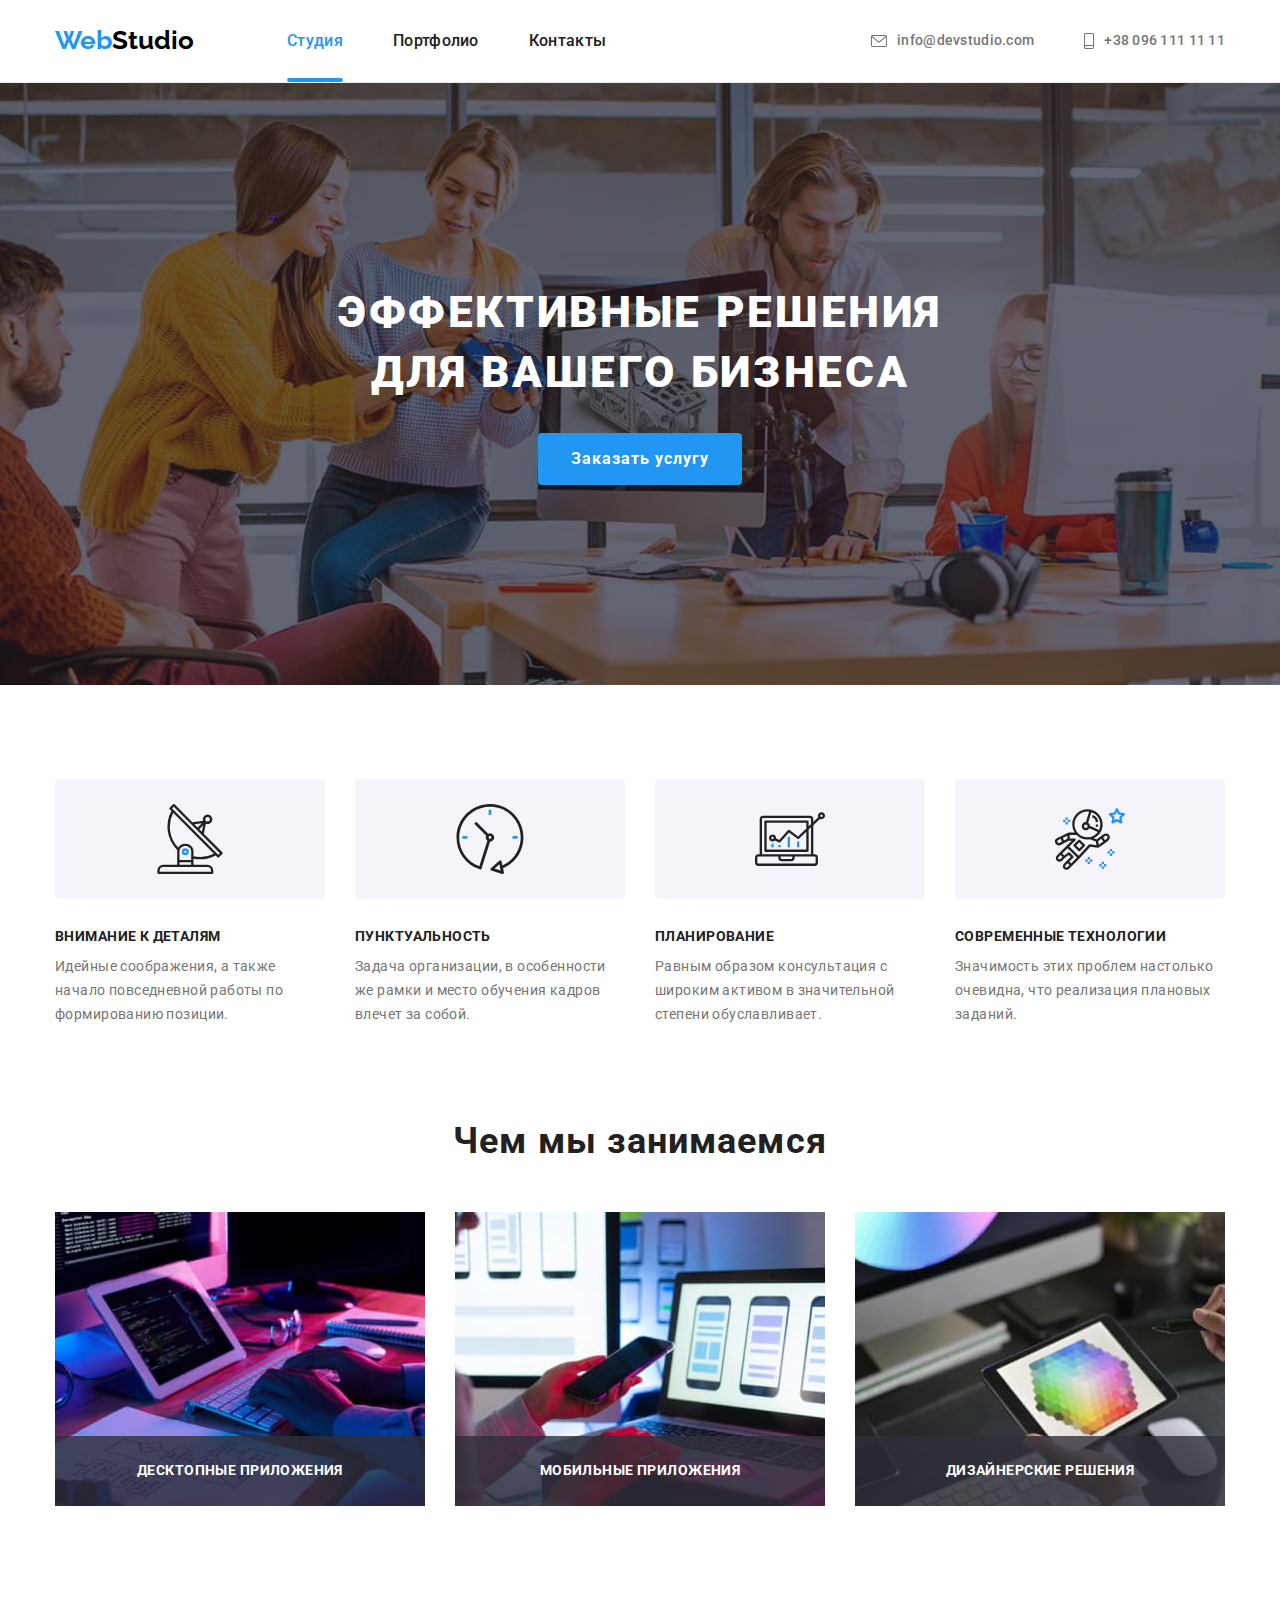
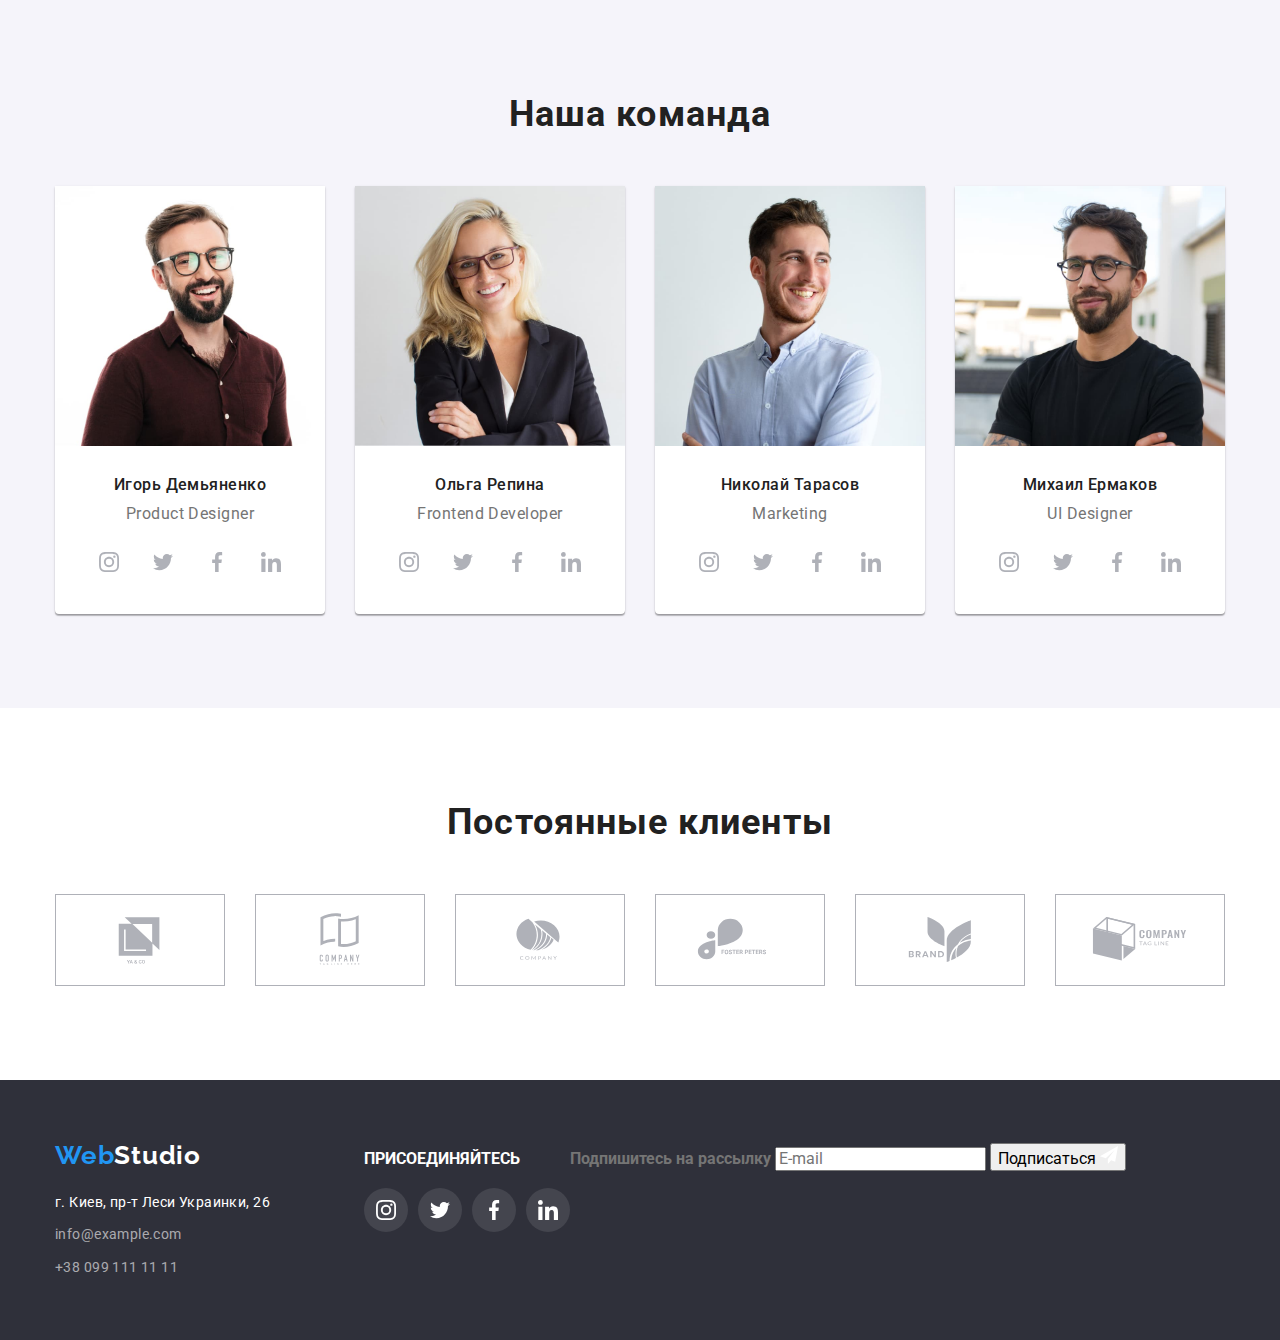
==== commit 8239ab7a: "1 part html" ====
--- a/index.html
+++ b/index.html
@@ -310,15 +310,66 @@
                   <svg class="join-icon" width="20" height="20"><use href="./images/icons.svg#linkedin"></use> </svg></a></li>
       </ul>
     </div>
+    <div>
+      <form class="footer-form">
+        <strong>Подпишитесь на рассылку</strong>
+        <input class="form-distibution" type="text" placeholder="E-mail">
+        <button type="submit">Подписаться <svg class="footer-icon" width="18" height="18">
+            <use href="./images/icons.svg#send"></use>
+          </svg></button>
+        
+
+      </form>
+    </div>
     </div>
   </footer>
 
   <!-- Modal window -->
   <div class="backdrop is-hidden" data-modal>
     <div class="modal">
+      
       <button type="button" class="modal-btn" data-modal-close>
         <svg class="modal-btn-icon" width="18" height="18"><use href="./images/icons.svg#close"></use></svg>
       </button>
+      <form class="form">
+        <strong class="form-title">Оставьте свои данные, мы вам перезвоним</strong>
+        <div class="form-group">
+          <label class="form-label" for="user-name">Имя</label>
+          <input class="form-input" type="text" id="user-name">
+          <svg class="form-icon" width="18" height="18">
+            <use href="./images/icons.svg#person"></use>
+          </svg>
+        </div>
+
+        <div class="form-group">
+          <label class="form-label" for="user-phone">Телефон</label>
+          <input class="form-input" type="text" id="user-phone">
+          <svg class="form-icon" width="18" height="18">
+            <use href="./images/icons.svg#phone"></use>
+          </svg>
+        </div>
+
+        <div class="form-group">
+          <label class="form-label" for="user-mail">Почта</label>
+          <input class="form-input" type="text" id="user-mail">
+          <svg class="form-icon" width="18" height="18">
+            <use href="./images/icons.svg#mail"></use>
+          </svg>
+        </div>
+
+        <div class="form-group">
+          <label class="form-label" for="user-comment">Комментарий</label>
+          <textarea id="user-comment" cols="30" rows="10" placeholder="Введите текст"></textarea>
+        </div>
+
+        <div>
+          <label for=""></label>
+          <input type="checkbox">
+          <span>Соглашаюсь с рассылкой и принимаю <a href="">Условия договора</a></span>
+        </div>
+
+        <button type="submit">Отправить</button>
+      </form>
     </div>
   </div>
   <script src="./js/modal.js"></script>
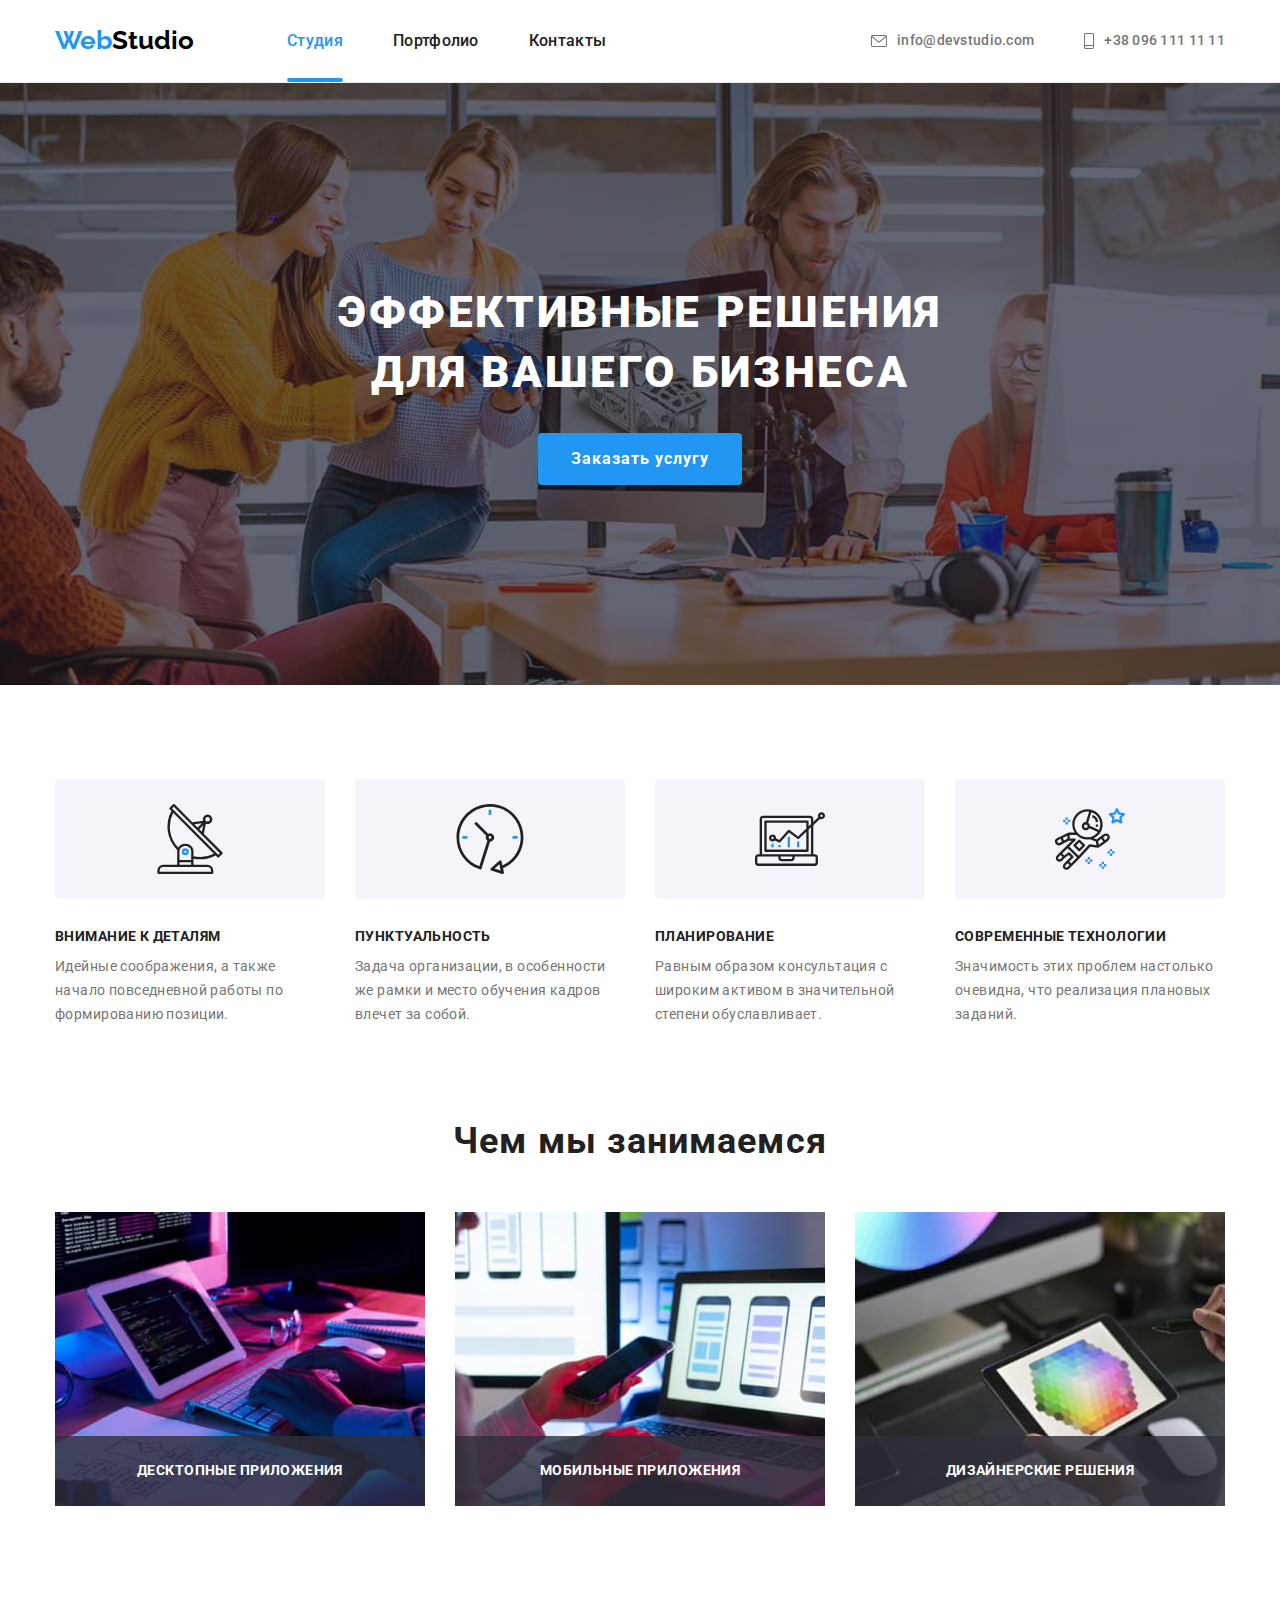
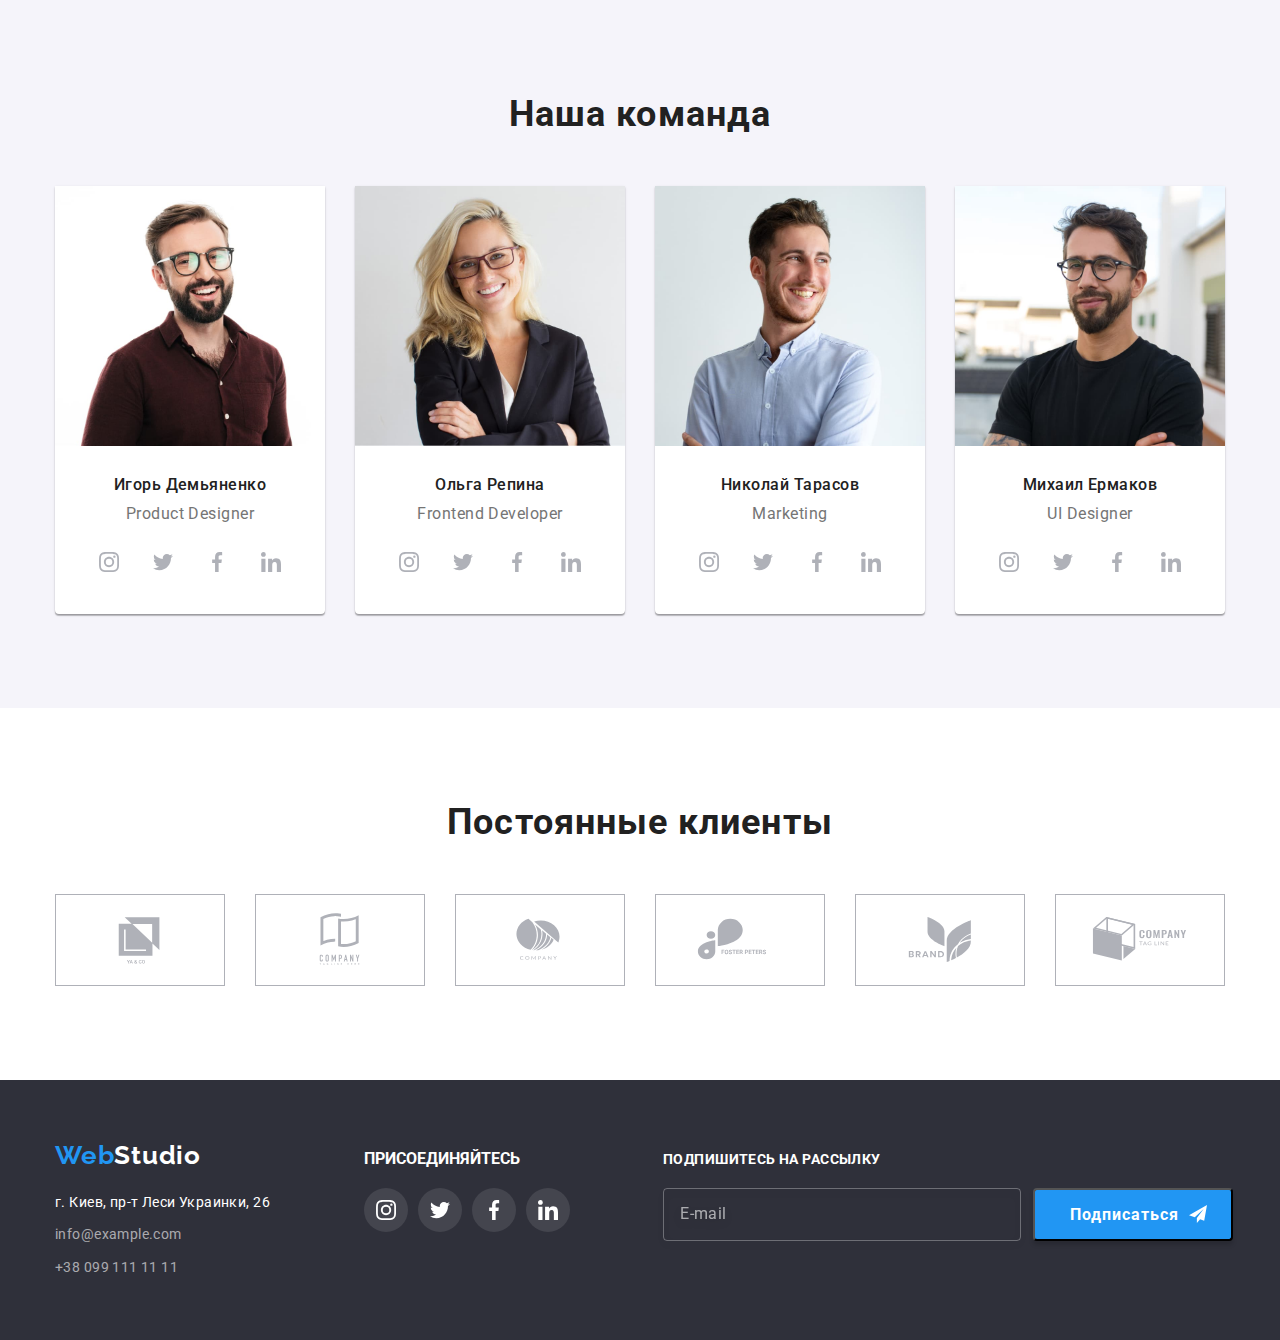
==== commit f744c381: "done" ====
--- a/index.html
+++ b/index.html
@@ -311,14 +311,15 @@
       </ul>
     </div>
     <div>
-      <form class="footer-form">
-        <strong>Подпишитесь на рассылку</strong>
-        <input class="form-distibution" type="text" placeholder="E-mail">
-        <button type="submit">Подписаться <svg class="footer-icon" width="18" height="18">
+      <!-- Footer Subscribe -->
+      <form class="subscribe-form">
+        <p class="subscribe-title">Подпишитесь на рассылку</p>
+        <label class="subscribe-label-form">
+          <input class="subscribe-input" name="email" type="text" placeholder="E-mail">
+        <button class="subscribe-btn" type="submit">Подписаться <svg class="subscribe-btn-icon" width="18" height="18">
             <use href="./images/icons.svg#send"></use>
           </svg></button>
-        
-
+        </label>
       </form>
     </div>
     </div>
@@ -332,10 +333,11 @@
         <svg class="modal-btn-icon" width="18" height="18"><use href="./images/icons.svg#close"></use></svg>
       </button>
       <form class="form">
-        <strong class="form-title">Оставьте свои данные, мы вам перезвоним</strong>
+          <strong class="form-title">Оставьте свои данные, мы вам перезвоним</strong>
+          <div class="register-form-group" role="group">
         <div class="form-group">
-          <label class="form-label" for="user-name">Имя</label>
-          <input class="form-input" type="text" id="user-name">
+          <label class="form-label" for="user-name"><span class="form-label-text">Имя</span></label>
+          <input class="form-input" name="user-name" type="text" id="user-name">
           <svg class="form-icon" width="18" height="18">
             <use href="./images/icons.svg#person"></use>
           </svg>
@@ -343,7 +345,7 @@
 
         <div class="form-group">
           <label class="form-label" for="user-phone">Телефон</label>
-          <input class="form-input" type="text" id="user-phone">
+          <input class="form-input" name="user-phone" type="text" id="user-phone">
           <svg class="form-icon" width="18" height="18">
             <use href="./images/icons.svg#phone"></use>
           </svg>
@@ -351,24 +353,29 @@
 
         <div class="form-group">
           <label class="form-label" for="user-mail">Почта</label>
-          <input class="form-input" type="text" id="user-mail">
+          <input class="form-input" name="user-mail" type="text" id="user-mail">
           <svg class="form-icon" width="18" height="18">
             <use href="./images/icons.svg#mail"></use>
           </svg>
         </div>
 
         <div class="form-group">
-          <label class="form-label" for="user-comment">Комментарий</label>
-          <textarea id="user-comment" cols="30" rows="10" placeholder="Введите текст"></textarea>
-        </div>
-
+          <label class="form-label">Комментарий</label>
+          <textarea class="form-comment" rows="10" placeholder="Введите текст"></textarea>
+        </div>
+</div>
         <div>
-          <label for=""></label>
-          <input type="checkbox">
-          <span>Соглашаюсь с рассылкой и принимаю <a href="">Условия договора</a></span>
-        </div>
-
-        <button type="submit">Отправить</button>
+          <label class="register-form-agreement">
+          <input class="register-form-checkbox visually-hidden" name="checkbox" type="checkbox">
+          <svg class="register-form-icon" width="16" height="15">
+            <use class="register-form-unchecked" href="./images/icons.svg#unchecked"></use>
+            <use class="register-form-checked" href="./images/icons.svg#checked"></use></svg>
+          <span class="checkbox-text">Соглашаюсь с рассылкой и принимаю <a class="checkbox-agreement-link" href="">Условия договора</a></span>
+        </div>
+</label>
+        <button class="modal-btn-submit" type="submit"><span class="modal-btn-text">Отправить</span></button>
+      
+        
       </form>
     </div>
   </div>
--- a/css/styles.css
+++ b/css/styles.css
@@ -272,6 +272,7 @@
     cursor: pointer;
 }
 
+/* Modal Window */
 .backdrop {
     position: fixed;
     top: 0;
@@ -300,6 +301,7 @@
     min-width: 528px;
     min-height: 581px;
     background-color: #ffffff;
+    padding: 40px;
 }
 
 .modal-btn {
@@ -325,6 +327,181 @@
     fill: #000000;
 }
 
+.form-title {
+    display: inline-block;
+    margin-bottom: 12px;
+    font-weight: 700;
+    font-size: 20px;
+    line-height: 1.15;
+    text-align: center;
+    letter-spacing: 0.03em;
+    color: var(--second-header-color);
+    text-align: center;
+
+}
+
+.register-form-group {
+    display: flex;
+    flex-direction: column;
+}
+
+
+
+.form-group {
+    position: relative;
+    margin-bottom: 10px;
+}
+
+.form-group:last-child {
+    margin-bottom: 0;
+}
+
+.form-label {
+    display: flex;
+}
+
+.form-label-text {
+    font-weight: 400;
+    font-size: 12px;
+    line-height: 1.16;
+    letter-spacing: 0.01em;
+    color: var(--main-text-color);
+    margin-bottom: 4px;
+
+}
+
+.form-input {
+    min-width: 448px;
+    min-height: 40px;
+    outline: transparent;
+    border: 1px solid rgba(33, 33, 33, 0.2);
+    border-radius: 4px;
+    padding-left: 42px;
+    transition: border-color 250ms cubic-bezier(0.4, 0, 0.2, 1);
+}
+
+.form-input:hover,
+.form-input:focus {
+    border-color: var(--accent-color);
+    cursor: pointer;
+    outline: transparent;
+}
+
+
+.form-input:hover+.form-icon,
+.form-input:focus+.form-icon {
+    fill: var(--accent-color);
+
+}
+
+.form-icon {
+    position: absolute;
+    bottom: 11px;
+    left: 12px;
+    transform-origin: 50% 50%;
+    transition: fill 250ms cubic-bezier(0.4, 0, 0.2, 1);
+}
+
+
+.form-comment {
+    max-height: 138px;
+    min-width: 448px;
+    border: 1px solid rgba(33, 33, 33, 0.2);
+    border-radius: 4px;
+    margin-top: 4px;
+    resize: none;
+    padding: 12px 16px;
+    transition: border-color 250ms cubic-bezier(0.4, 0, 0.2, 1);
+
+}
+
+.form-comment:hover,
+.form-comment:focus {
+    border-color: var(--accent-color);
+    cursor: pointer;
+    outline: transparent;
+}
+
+.form-comment::placeholder {
+    color: rgba(117, 117, 117, 0.5);
+}
+
+.register-form-agreement {
+    display: flex;
+    align-items: center;
+    gap: 7px;
+}
+
+.register-form-checkbox:checked+.register-form-icon .register-form-unchecked {
+    opacity: 0;
+}
+
+.register-form-checkbox:checked+.register-form-icon .register-form-checked {
+    opacity: 1;
+    transition: 250ms cubic-bezier(0.4, 0, 0.2, 1);
+}
+
+.register-form-unchecked {
+    transition: 250ms cubic-bezier(0.4, 0, 0.2, 1);
+    fill: currentColor;
+}
+
+.register-form-unchecked:focus {
+    fill: var(--accent-color);
+}
+
+.register-form-checked {
+    opacity: 0;
+    transition: 250ms cubic-bezier(0.4, 0, 0.2, 1);
+}
+
+.checkbox-text {
+    font-weight: 400;
+    font-size: 14px;
+    line-height: 1.71;
+    letter-spacing: 0.03em;
+    color: var(--main-text-color);
+    user-select: none;
+}
+
+.checkbox-agreement-link {
+    cursor: pointer;
+    color: var(--accent-color);
+}
+
+.modal-btn-submit {
+    display: flex;
+    justify-content: center;
+    width: 200px;
+    min-height: 50px;
+    background-color: var(--accent-color);
+    box-shadow: 0px 4px 4px rgba(0, 0, 0, 0.15);
+    border-radius: 4px;
+    align-items: center;
+    outline: transparent;
+    margin: 0 auto;
+    margin-top: 40px;
+    padding: 10px 56px;
+
+    transition: background-color 250ms cubic-bezier(0.4, 0, 0.2, 1), box-shadow 250ms cubic-bezier(0.4, 0, 0.2, 1);
+}
+
+.modal-btn-submit:hover,
+.modal-btn-submit:focus {
+    cursor: pointer;
+    background-color: var(--btn-hover-color);
+    box-shadow: 0px 4px 4px rgba(0, 0, 0, 0.15);
+    border-radius: 4px;
+}
+
+.modal-btn-text {
+    font-weight: 700;
+    font-size: 16px;
+    line-height: 1.87;
+    text-align: center;
+    letter-spacing: 0.06em;
+    color: var(--main-bcg-color);
+}
 
 /* Особенности */
 .speciality {
@@ -728,7 +905,80 @@
     fill: var(--main-bcg-color);
 }
 
-
+/* Footer Subscribe */
+
+
+.subscribe-form {
+    margin-left: 93px;
+}
+
+.subscribe-title {
+    font-weight: 700;
+    font-size: 14px;
+    line-height: 1.14;
+    letter-spacing: 0.03em;
+    text-transform: uppercase;
+    color: var(--main-bcg-color);
+}
+
+.subscribe-label-form {
+    display: inline-flex;
+    margin-top: 20px;
+}
+
+.subscribe-input {
+    border: 1px solid rgba(255, 255, 255, 0.3);
+    filter: drop-shadow(0px 4px 4px rgba(0, 0, 0, 0.15));
+    border-radius: 4px;
+    padding: 15px 16px;
+    min-width: 358px;
+    min-height: 50px;
+    background-color: transparent;
+    color: var(--main-bcg-color);
+}
+
+.subscribe-input::placeholder {
+    padding-top: 15px;
+    font-weight: 400;
+    font-size: 16px;
+    line-height: 1.25;
+    letter-spacing: 0.03em;
+    color: rgba(255, 255, 255, 0.6);
+}
+
+.subscribe-btn {
+    display: inline-flex;
+
+    margin-left: 12px;
+    width: 200px;
+    min-height: 50px;
+    text-align: center;
+    background-color: var(--accent-color);
+    color: var(--main-bcg-color);
+    align-items: center;
+    justify-content: center;
+    gap: 10px;
+    padding: 10px 18px 10px 29px;
+    font-weight: 700;
+    font-size: 16px;
+    line-height: 1.87;
+    letter-spacing: 0.06em;
+    box-shadow: 0px 4px 4px rgba(0, 0, 0, 0.15);
+    border-radius: 4px;
+
+    transition: background-color 250ms cubic-bezier(0.4, 0, 0.2, 1), fill 250ms cubic-bezier(0.4, 0, 0.2, 1);
+
+}
+
+.subscribe-btn:hover,
+.subscribe-btn:focus {
+    background-color: var(--btn-hover-color);
+    cursor: pointer;
+}
+
+.subscribe-btn-icon {
+    fill: currentColor;
+}
 
 /* Portfolio page 2 */
 
@@ -871,21 +1121,6 @@
 }
 
 .overlay {
-    /* position: absolute;
-    top: 0;
-    left: 0%;
-    transform: translateY(100%);
-
-    display: flex;
-    align-items: center;
-    justify-content: center;
-    width: 100%;
-    height: 100%;
-    padding: 63px 24px;
-
-    background-color: rgba(33, 150, 243, 0.9);
-    transition: transform 250ms cubic-bezier(0.4, 0, 0.2, 1); */
-
     position: absolute;
 
     width: 100%;
--- a/css/styles.css
+++ b/css/styles.css
@@ -272,6 +272,7 @@
     cursor: pointer;
 }
 
+/* Modal Window */
 .backdrop {
     position: fixed;
     top: 0;
@@ -300,6 +301,7 @@
     min-width: 528px;
     min-height: 581px;
     background-color: #ffffff;
+    padding: 40px;
 }
 
 .modal-btn {
@@ -325,6 +327,181 @@
     fill: #000000;
 }
 
+.form-title {
+    display: inline-block;
+    margin-bottom: 12px;
+    font-weight: 700;
+    font-size: 20px;
+    line-height: 1.15;
+    text-align: center;
+    letter-spacing: 0.03em;
+    color: var(--second-header-color);
+    text-align: center;
+
+}
+
+.register-form-group {
+    display: flex;
+    flex-direction: column;
+}
+
+
+
+.form-group {
+    position: relative;
+    margin-bottom: 10px;
+}
+
+.form-group:last-child {
+    margin-bottom: 0;
+}
+
+.form-label {
+    display: flex;
+}
+
+.form-label-text {
+    font-weight: 400;
+    font-size: 12px;
+    line-height: 1.16;
+    letter-spacing: 0.01em;
+    color: var(--main-text-color);
+    margin-bottom: 4px;
+
+}
+
+.form-input {
+    min-width: 448px;
+    min-height: 40px;
+    outline: transparent;
+    border: 1px solid rgba(33, 33, 33, 0.2);
+    border-radius: 4px;
+    padding-left: 42px;
+    transition: border-color 250ms cubic-bezier(0.4, 0, 0.2, 1);
+}
+
+.form-input:hover,
+.form-input:focus {
+    border-color: var(--accent-color);
+    cursor: pointer;
+    outline: transparent;
+}
+
+
+.form-input:hover+.form-icon,
+.form-input:focus+.form-icon {
+    fill: var(--accent-color);
+
+}
+
+.form-icon {
+    position: absolute;
+    bottom: 11px;
+    left: 12px;
+    transform-origin: 50% 50%;
+    transition: fill 250ms cubic-bezier(0.4, 0, 0.2, 1);
+}
+
+
+.form-comment {
+    max-height: 138px;
+    min-width: 448px;
+    border: 1px solid rgba(33, 33, 33, 0.2);
+    border-radius: 4px;
+    margin-top: 4px;
+    resize: none;
+    padding: 12px 16px;
+    transition: border-color 250ms cubic-bezier(0.4, 0, 0.2, 1);
+
+}
+
+.form-comment:hover,
+.form-comment:focus {
+    border-color: var(--accent-color);
+    cursor: pointer;
+    outline: transparent;
+}
+
+.form-comment::placeholder {
+    color: rgba(117, 117, 117, 0.5);
+}
+
+.register-form-agreement {
+    display: flex;
+    align-items: center;
+    gap: 7px;
+}
+
+.register-form-checkbox:checked+.register-form-icon .register-form-unchecked {
+    opacity: 0;
+}
+
+.register-form-checkbox:checked+.register-form-icon .register-form-checked {
+    opacity: 1;
+    transition: 250ms cubic-bezier(0.4, 0, 0.2, 1);
+}
+
+.register-form-unchecked {
+    transition: 250ms cubic-bezier(0.4, 0, 0.2, 1);
+    fill: currentColor;
+}
+
+.register-form-unchecked:focus {
+    fill: var(--accent-color);
+}
+
+.register-form-checked {
+    opacity: 0;
+    transition: 250ms cubic-bezier(0.4, 0, 0.2, 1);
+}
+
+.checkbox-text {
+    font-weight: 400;
+    font-size: 14px;
+    line-height: 1.71;
+    letter-spacing: 0.03em;
+    color: var(--main-text-color);
+    user-select: none;
+}
+
+.checkbox-agreement-link {
+    cursor: pointer;
+    color: var(--accent-color);
+}
+
+.modal-btn-submit {
+    display: flex;
+    justify-content: center;
+    width: 200px;
+    min-height: 50px;
+    background-color: var(--accent-color);
+    box-shadow: 0px 4px 4px rgba(0, 0, 0, 0.15);
+    border-radius: 4px;
+    align-items: center;
+    outline: transparent;
+    margin: 0 auto;
+    margin-top: 40px;
+    padding: 10px 56px;
+
+    transition: background-color 250ms cubic-bezier(0.4, 0, 0.2, 1), box-shadow 250ms cubic-bezier(0.4, 0, 0.2, 1);
+}
+
+.modal-btn-submit:hover,
+.modal-btn-submit:focus {
+    cursor: pointer;
+    background-color: var(--btn-hover-color);
+    box-shadow: 0px 4px 4px rgba(0, 0, 0, 0.15);
+    border-radius: 4px;
+}
+
+.modal-btn-text {
+    font-weight: 700;
+    font-size: 16px;
+    line-height: 1.87;
+    text-align: center;
+    letter-spacing: 0.06em;
+    color: var(--main-bcg-color);
+}
 
 /* Особенности */
 .speciality {
@@ -728,7 +905,80 @@
     fill: var(--main-bcg-color);
 }
 
-
+/* Footer Subscribe */
+
+
+.subscribe-form {
+    margin-left: 93px;
+}
+
+.subscribe-title {
+    font-weight: 700;
+    font-size: 14px;
+    line-height: 1.14;
+    letter-spacing: 0.03em;
+    text-transform: uppercase;
+    color: var(--main-bcg-color);
+}
+
+.subscribe-label-form {
+    display: inline-flex;
+    margin-top: 20px;
+}
+
+.subscribe-input {
+    border: 1px solid rgba(255, 255, 255, 0.3);
+    filter: drop-shadow(0px 4px 4px rgba(0, 0, 0, 0.15));
+    border-radius: 4px;
+    padding: 15px 16px;
+    min-width: 358px;
+    min-height: 50px;
+    background-color: transparent;
+    color: var(--main-bcg-color);
+}
+
+.subscribe-input::placeholder {
+    padding-top: 15px;
+    font-weight: 400;
+    font-size: 16px;
+    line-height: 1.25;
+    letter-spacing: 0.03em;
+    color: rgba(255, 255, 255, 0.6);
+}
+
+.subscribe-btn {
+    display: inline-flex;
+
+    margin-left: 12px;
+    width: 200px;
+    min-height: 50px;
+    text-align: center;
+    background-color: var(--accent-color);
+    color: var(--main-bcg-color);
+    align-items: center;
+    justify-content: center;
+    gap: 10px;
+    padding: 10px 18px 10px 29px;
+    font-weight: 700;
+    font-size: 16px;
+    line-height: 1.87;
+    letter-spacing: 0.06em;
+    box-shadow: 0px 4px 4px rgba(0, 0, 0, 0.15);
+    border-radius: 4px;
+
+    transition: background-color 250ms cubic-bezier(0.4, 0, 0.2, 1), fill 250ms cubic-bezier(0.4, 0, 0.2, 1);
+
+}
+
+.subscribe-btn:hover,
+.subscribe-btn:focus {
+    background-color: var(--btn-hover-color);
+    cursor: pointer;
+}
+
+.subscribe-btn-icon {
+    fill: currentColor;
+}
 
 /* Portfolio page 2 */
 
@@ -871,21 +1121,6 @@
 }
 
 .overlay {
-    /* position: absolute;
-    top: 0;
-    left: 0%;
-    transform: translateY(100%);
-
-    display: flex;
-    align-items: center;
-    justify-content: center;
-    width: 100%;
-    height: 100%;
-    padding: 63px 24px;
-
-    background-color: rgba(33, 150, 243, 0.9);
-    transition: transform 250ms cubic-bezier(0.4, 0, 0.2, 1); */
-
     position: absolute;
 
     width: 100%;
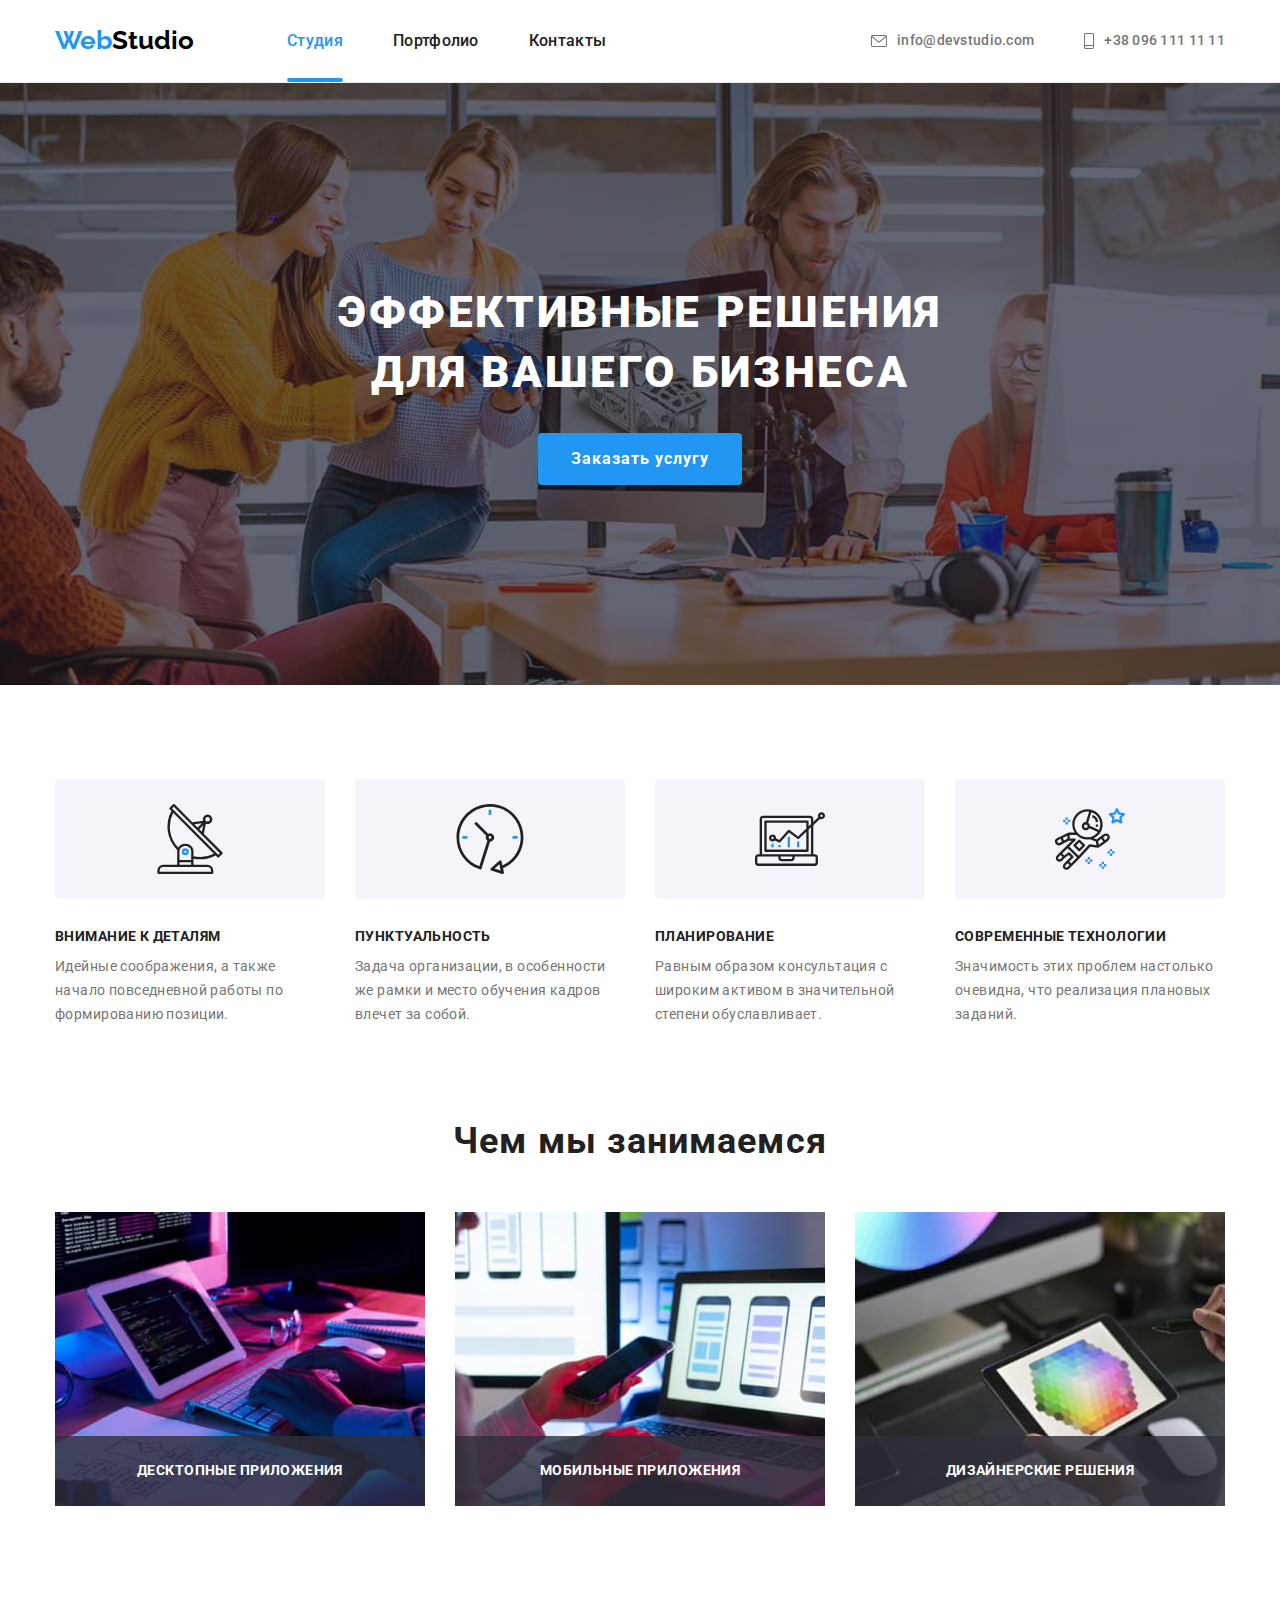
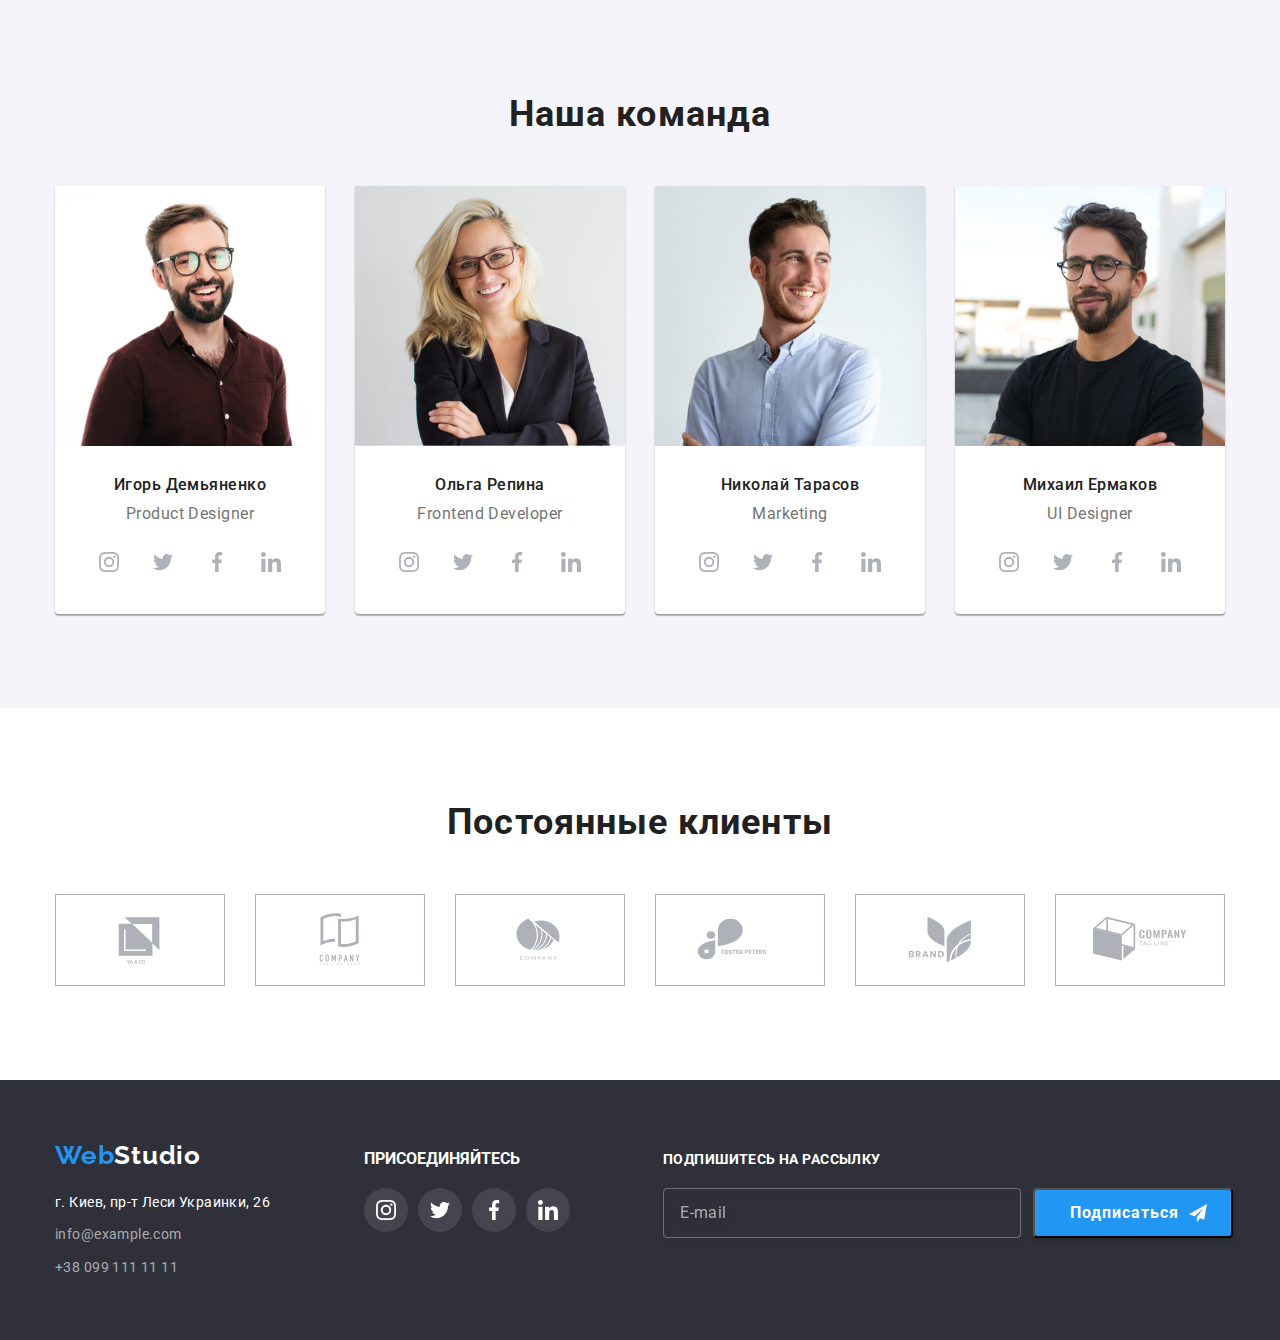
==== commit 4ef2570b: "fixed after mentor's check" ====
--- a/index.html
+++ b/index.html
@@ -310,18 +310,23 @@
                   <svg class="join-icon" width="20" height="20"><use href="./images/icons.svg#linkedin"></use> </svg></a></li>
       </ul>
     </div>
-    <div>
+    
       <!-- Footer Subscribe -->
-      <form class="subscribe-form">
-        <p class="subscribe-title">Подпишитесь на рассылку</p>
+        <form class="subscribe-form">
         <label class="subscribe-label-form">
-          <input class="subscribe-input" name="email" type="text" placeholder="E-mail">
-        <button class="subscribe-btn" type="submit">Подписаться <svg class="subscribe-btn-icon" width="18" height="18">
+          <span class="subscribe-title">Подпишитесь на рассылку</span>
+          </label>
+          <div class="subscribe">
+            <input class="subscribe-input" 
+          name="email" 
+          type="text" 
+          placeholder="E-mail"
+          required />
+          <button class="subscribe-btn" type="submit">Подписаться <svg class="subscribe-btn-icon" width="18" height="18">
             <use href="./images/icons.svg#send"></use>
           </svg></button>
-        </label>
-      </form>
-    </div>
+          </div>
+          </form>
     </div>
   </footer>
 
@@ -332,9 +337,9 @@
       <button type="button" class="modal-btn" data-modal-close>
         <svg class="modal-btn-icon" width="18" height="18"><use href="./images/icons.svg#close"></use></svg>
       </button>
-      <form class="form">
+      <form class="register-form">
           <strong class="form-title">Оставьте свои данные, мы вам перезвоним</strong>
-          <div class="register-form-group" role="group">
+          <div class="register-form-group">
         <div class="form-group">
           <label class="form-label" for="user-name"><span class="form-label-text">Имя</span></label>
           <input class="form-input" name="user-name" type="text" id="user-name">
@@ -371,8 +376,8 @@
             <use class="register-form-unchecked" href="./images/icons.svg#unchecked"></use>
             <use class="register-form-checked" href="./images/icons.svg#checked"></use></svg>
           <span class="checkbox-text">Соглашаюсь с рассылкой и принимаю <a class="checkbox-agreement-link" href="">Условия договора</a></span>
-        </div>
 </label>
+</div>
         <button class="modal-btn-submit" type="submit"><span class="modal-btn-text">Отправить</span></button>
       
         
--- a/css/styles.css
+++ b/css/styles.css
@@ -298,10 +298,11 @@
     top: 50%;
     left: 50%;
     transform: translate(-50%, -50%);
-    min-width: 528px;
-    min-height: 581px;
+    width: 528px;
     background-color: #ffffff;
-    padding: 40px;
+
+    box-shadow: 0px 1px 3px rgba(0, 0, 0, 0.12), 0px 1px 1px rgba(0, 0, 0, 0.14), 0px 2px 1px rgba(0, 0, 0, 0.2);
+    border-radius: 4px;
 }
 
 .modal-btn {
@@ -321,35 +322,63 @@
     border: 1px solid rgba(0, 0, 0, 0.1);
 
     cursor: pointer;
+
+}
+
+.modal-btn:hover .modal-btn-icon,
+.modal-btn:focus .modal-btn-icon {
+    cursor: pointer;
+    fill: var(--accent-color);
+
+
 }
 
 .modal-btn-icon {
-    fill: #000000;
+    fill: currentColor;
+    transition: fill 250ms cubic-bezier(0.4, 0, 0.2, 1);
 }
 
 .form-title {
     display: inline-block;
-    margin-bottom: 12px;
     font-weight: 700;
     font-size: 20px;
     line-height: 1.15;
     text-align: center;
     letter-spacing: 0.03em;
     color: var(--second-header-color);
-    text-align: center;
-
+    margin-bottom: 12px;
+
+}
+
+.register-form {
+    display: flex;
+    flex-direction: column;
+    align-items: center;
+    padding: 40px;
+    gap: 10px;
+    width: 100%;
 }
 
 .register-form-group {
     display: flex;
     flex-direction: column;
-}
-
-
+    gap: 10px;
+    width: 100%;
+    margin-bottom: 20px;
+}
 
 .form-group {
+    display: flex;
+    flex-direction: column;
+    gap: 4px;
+    width: 100%;
     position: relative;
-    margin-bottom: 10px;
+    top: 0;
+    left: 0;
+    font-size: 12px;
+    line-height: calc(14 / 12);
+    letter-spacing: 0.01em;
+
 }
 
 .form-group:last-child {
@@ -366,17 +395,15 @@
     line-height: 1.16;
     letter-spacing: 0.01em;
     color: var(--main-text-color);
-    margin-bottom: 4px;
 
 }
 
 .form-input {
-    min-width: 448px;
-    min-height: 40px;
+    height: 40px;
     outline: transparent;
     border: 1px solid rgba(33, 33, 33, 0.2);
     border-radius: 4px;
-    padding-left: 42px;
+    padding-left: 40px;
     transition: border-color 250ms cubic-bezier(0.4, 0, 0.2, 1);
 }
 
@@ -404,13 +431,15 @@
 
 
 .form-comment {
-    max-height: 138px;
-    min-width: 448px;
+    max-height: 120px;
+    max-width: 448px;
     border: 1px solid rgba(33, 33, 33, 0.2);
     border-radius: 4px;
-    margin-top: 4px;
     resize: none;
     padding: 12px 16px;
+    font-size: 12px;
+    line-height: 1.17;
+    letter-spacing: 0.01em;
     transition: border-color 250ms cubic-bezier(0.4, 0, 0.2, 1);
 
 }
@@ -429,6 +458,7 @@
 .register-form-agreement {
     display: flex;
     align-items: center;
+    margin-bottom: 30px;
     gap: 7px;
 }
 
@@ -441,12 +471,12 @@
     transition: 250ms cubic-bezier(0.4, 0, 0.2, 1);
 }
 
-.register-form-unchecked {
-    transition: 250ms cubic-bezier(0.4, 0, 0.2, 1);
-    fill: currentColor;
-}
-
-.register-form-unchecked:focus {
+.register-form-agreement .register-form-unchecked {
+    transition: 250ms cubic-bezier(0.4, 0, 0.2, 1), fill var(--accent-color);
+}
+
+.register-form-agreement:hover .register-form-unchecked,
+.register-form-checkbox:focus+.register-form-icon .register-form-unchecked {
     fill: var(--accent-color);
 }
 
@@ -473,15 +503,13 @@
     display: flex;
     justify-content: center;
     width: 200px;
-    min-height: 50px;
     background-color: var(--accent-color);
     box-shadow: 0px 4px 4px rgba(0, 0, 0, 0.15);
     border-radius: 4px;
     align-items: center;
     outline: transparent;
     margin: 0 auto;
-    margin-top: 40px;
-    padding: 10px 56px;
+    padding: 10px 52px;
 
     transition: background-color 250ms cubic-bezier(0.4, 0, 0.2, 1), box-shadow 250ms cubic-bezier(0.4, 0, 0.2, 1);
 }
@@ -913,6 +941,8 @@
 }
 
 .subscribe-title {
+    display: block;
+    margin-bottom: 20px;
     font-weight: 700;
     font-size: 14px;
     line-height: 1.14;
@@ -921,9 +951,8 @@
     color: var(--main-bcg-color);
 }
 
-.subscribe-label-form {
-    display: inline-flex;
-    margin-top: 20px;
+.subscribe {
+    display: flex;
 }
 
 .subscribe-input {
@@ -948,10 +977,9 @@
 
 .subscribe-btn {
     display: inline-flex;
-
     margin-left: 12px;
     width: 200px;
-    min-height: 50px;
+    max-height: 50px;
     text-align: center;
     background-color: var(--accent-color);
     color: var(--main-bcg-color);
--- a/css/styles.css
+++ b/css/styles.css
@@ -298,10 +298,11 @@
     top: 50%;
     left: 50%;
     transform: translate(-50%, -50%);
-    min-width: 528px;
-    min-height: 581px;
+    width: 528px;
     background-color: #ffffff;
-    padding: 40px;
+
+    box-shadow: 0px 1px 3px rgba(0, 0, 0, 0.12), 0px 1px 1px rgba(0, 0, 0, 0.14), 0px 2px 1px rgba(0, 0, 0, 0.2);
+    border-radius: 4px;
 }
 
 .modal-btn {
@@ -321,35 +322,63 @@
     border: 1px solid rgba(0, 0, 0, 0.1);
 
     cursor: pointer;
+
+}
+
+.modal-btn:hover .modal-btn-icon,
+.modal-btn:focus .modal-btn-icon {
+    cursor: pointer;
+    fill: var(--accent-color);
+
+
 }
 
 .modal-btn-icon {
-    fill: #000000;
+    fill: currentColor;
+    transition: fill 250ms cubic-bezier(0.4, 0, 0.2, 1);
 }
 
 .form-title {
     display: inline-block;
-    margin-bottom: 12px;
     font-weight: 700;
     font-size: 20px;
     line-height: 1.15;
     text-align: center;
     letter-spacing: 0.03em;
     color: var(--second-header-color);
-    text-align: center;
-
+    margin-bottom: 12px;
+
+}
+
+.register-form {
+    display: flex;
+    flex-direction: column;
+    align-items: center;
+    padding: 40px;
+    gap: 10px;
+    width: 100%;
 }
 
 .register-form-group {
     display: flex;
     flex-direction: column;
-}
-
-
+    gap: 10px;
+    width: 100%;
+    margin-bottom: 20px;
+}
 
 .form-group {
+    display: flex;
+    flex-direction: column;
+    gap: 4px;
+    width: 100%;
     position: relative;
-    margin-bottom: 10px;
+    top: 0;
+    left: 0;
+    font-size: 12px;
+    line-height: calc(14 / 12);
+    letter-spacing: 0.01em;
+
 }
 
 .form-group:last-child {
@@ -366,17 +395,15 @@
     line-height: 1.16;
     letter-spacing: 0.01em;
     color: var(--main-text-color);
-    margin-bottom: 4px;
 
 }
 
 .form-input {
-    min-width: 448px;
-    min-height: 40px;
+    height: 40px;
     outline: transparent;
     border: 1px solid rgba(33, 33, 33, 0.2);
     border-radius: 4px;
-    padding-left: 42px;
+    padding-left: 40px;
     transition: border-color 250ms cubic-bezier(0.4, 0, 0.2, 1);
 }
 
@@ -404,13 +431,15 @@
 
 
 .form-comment {
-    max-height: 138px;
-    min-width: 448px;
+    max-height: 120px;
+    max-width: 448px;
     border: 1px solid rgba(33, 33, 33, 0.2);
     border-radius: 4px;
-    margin-top: 4px;
     resize: none;
     padding: 12px 16px;
+    font-size: 12px;
+    line-height: 1.17;
+    letter-spacing: 0.01em;
     transition: border-color 250ms cubic-bezier(0.4, 0, 0.2, 1);
 
 }
@@ -429,6 +458,7 @@
 .register-form-agreement {
     display: flex;
     align-items: center;
+    margin-bottom: 30px;
     gap: 7px;
 }
 
@@ -441,12 +471,12 @@
     transition: 250ms cubic-bezier(0.4, 0, 0.2, 1);
 }
 
-.register-form-unchecked {
-    transition: 250ms cubic-bezier(0.4, 0, 0.2, 1);
-    fill: currentColor;
-}
-
-.register-form-unchecked:focus {
+.register-form-agreement .register-form-unchecked {
+    transition: 250ms cubic-bezier(0.4, 0, 0.2, 1), fill var(--accent-color);
+}
+
+.register-form-agreement:hover .register-form-unchecked,
+.register-form-checkbox:focus+.register-form-icon .register-form-unchecked {
     fill: var(--accent-color);
 }
 
@@ -473,15 +503,13 @@
     display: flex;
     justify-content: center;
     width: 200px;
-    min-height: 50px;
     background-color: var(--accent-color);
     box-shadow: 0px 4px 4px rgba(0, 0, 0, 0.15);
     border-radius: 4px;
     align-items: center;
     outline: transparent;
     margin: 0 auto;
-    margin-top: 40px;
-    padding: 10px 56px;
+    padding: 10px 52px;
 
     transition: background-color 250ms cubic-bezier(0.4, 0, 0.2, 1), box-shadow 250ms cubic-bezier(0.4, 0, 0.2, 1);
 }
@@ -913,6 +941,8 @@
 }
 
 .subscribe-title {
+    display: block;
+    margin-bottom: 20px;
     font-weight: 700;
     font-size: 14px;
     line-height: 1.14;
@@ -921,9 +951,8 @@
     color: var(--main-bcg-color);
 }
 
-.subscribe-label-form {
-    display: inline-flex;
-    margin-top: 20px;
+.subscribe {
+    display: flex;
 }
 
 .subscribe-input {
@@ -948,10 +977,9 @@
 
 .subscribe-btn {
     display: inline-flex;
-
     margin-left: 12px;
     width: 200px;
-    min-height: 50px;
+    max-height: 50px;
     text-align: center;
     background-color: var(--accent-color);
     color: var(--main-bcg-color);
